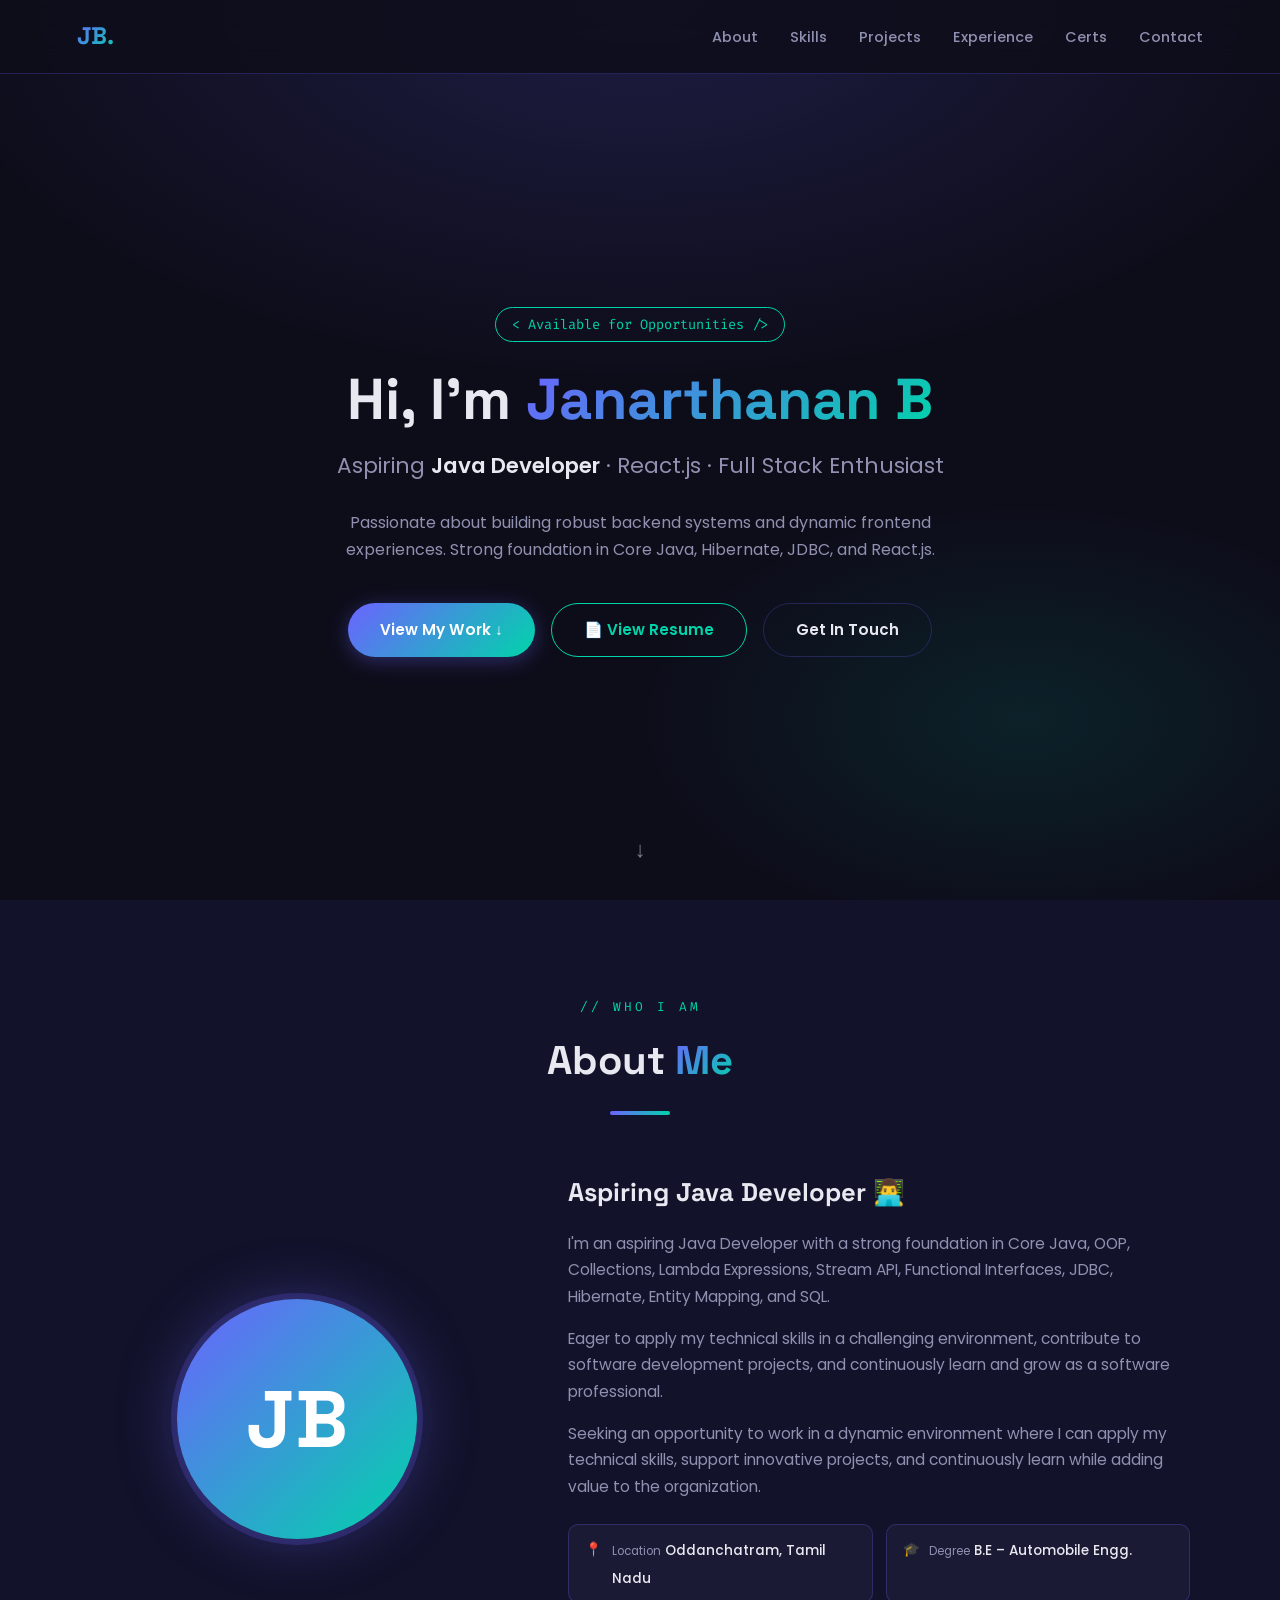
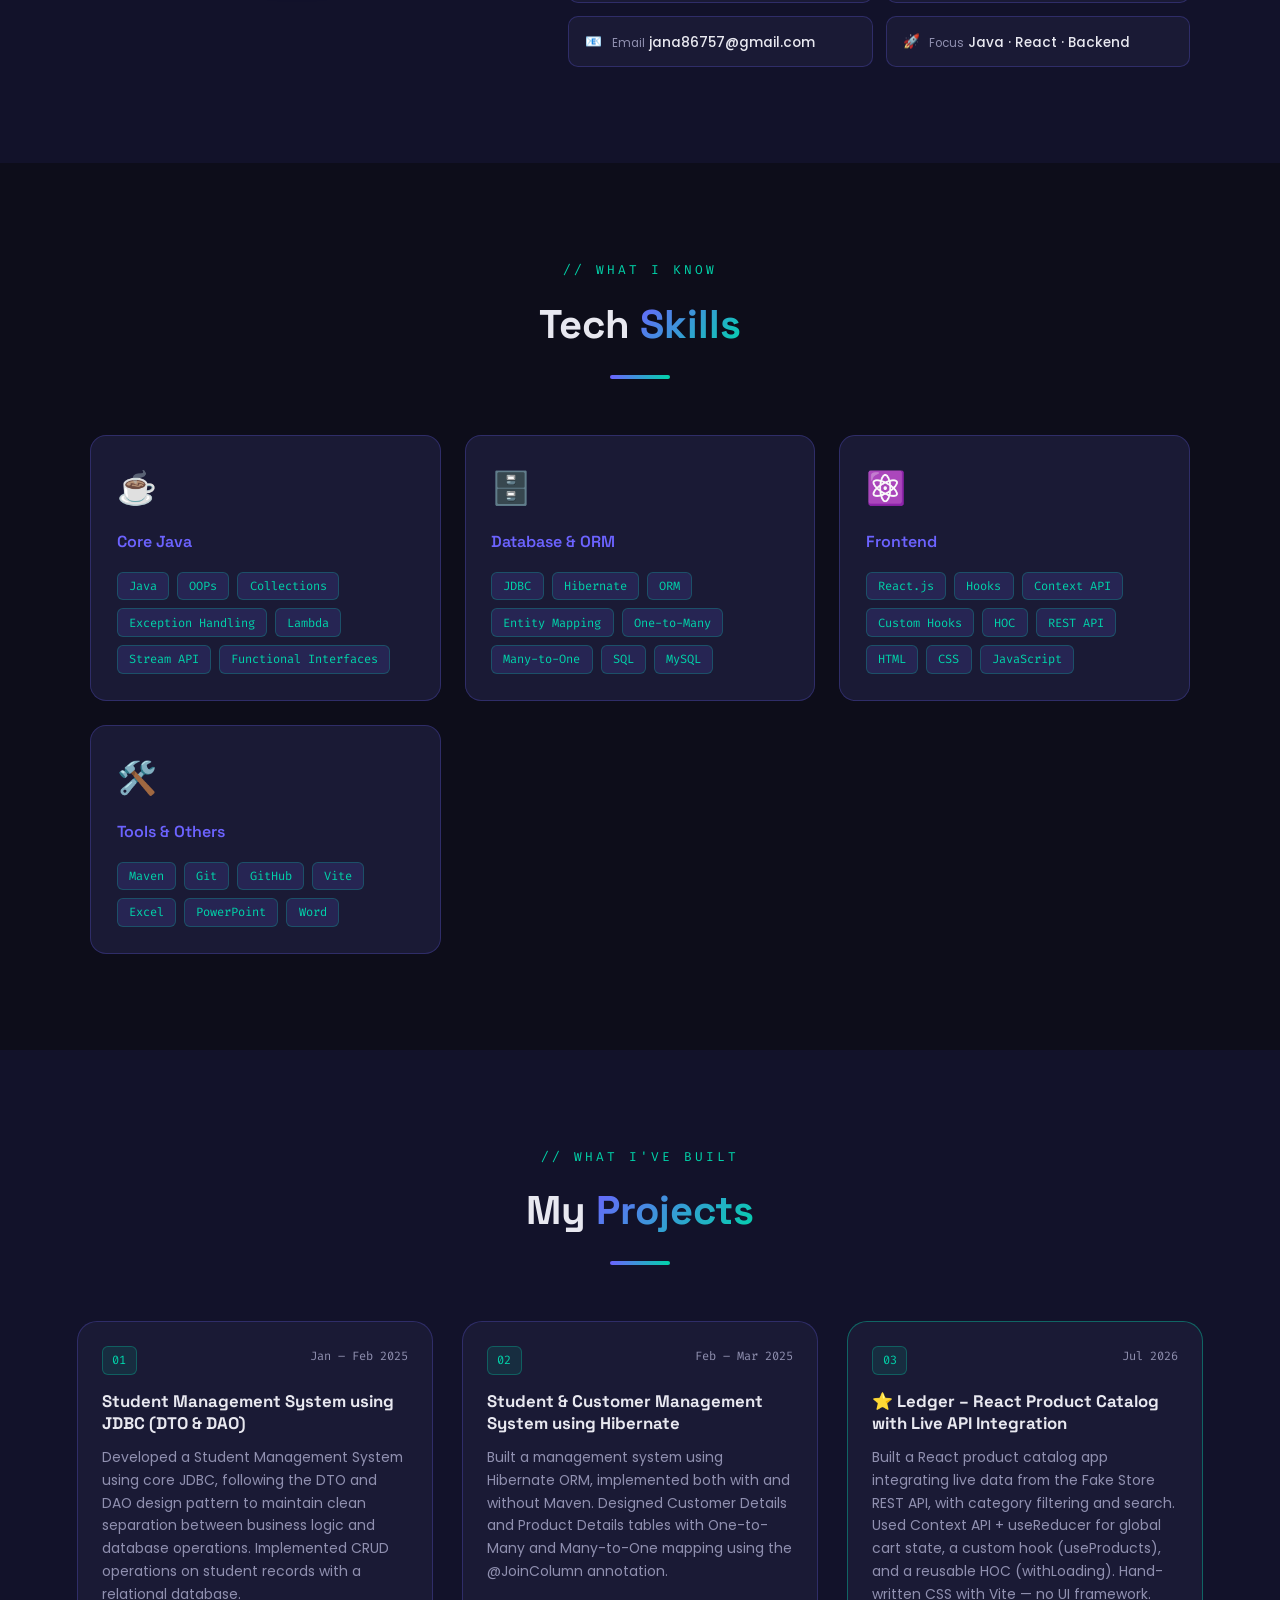
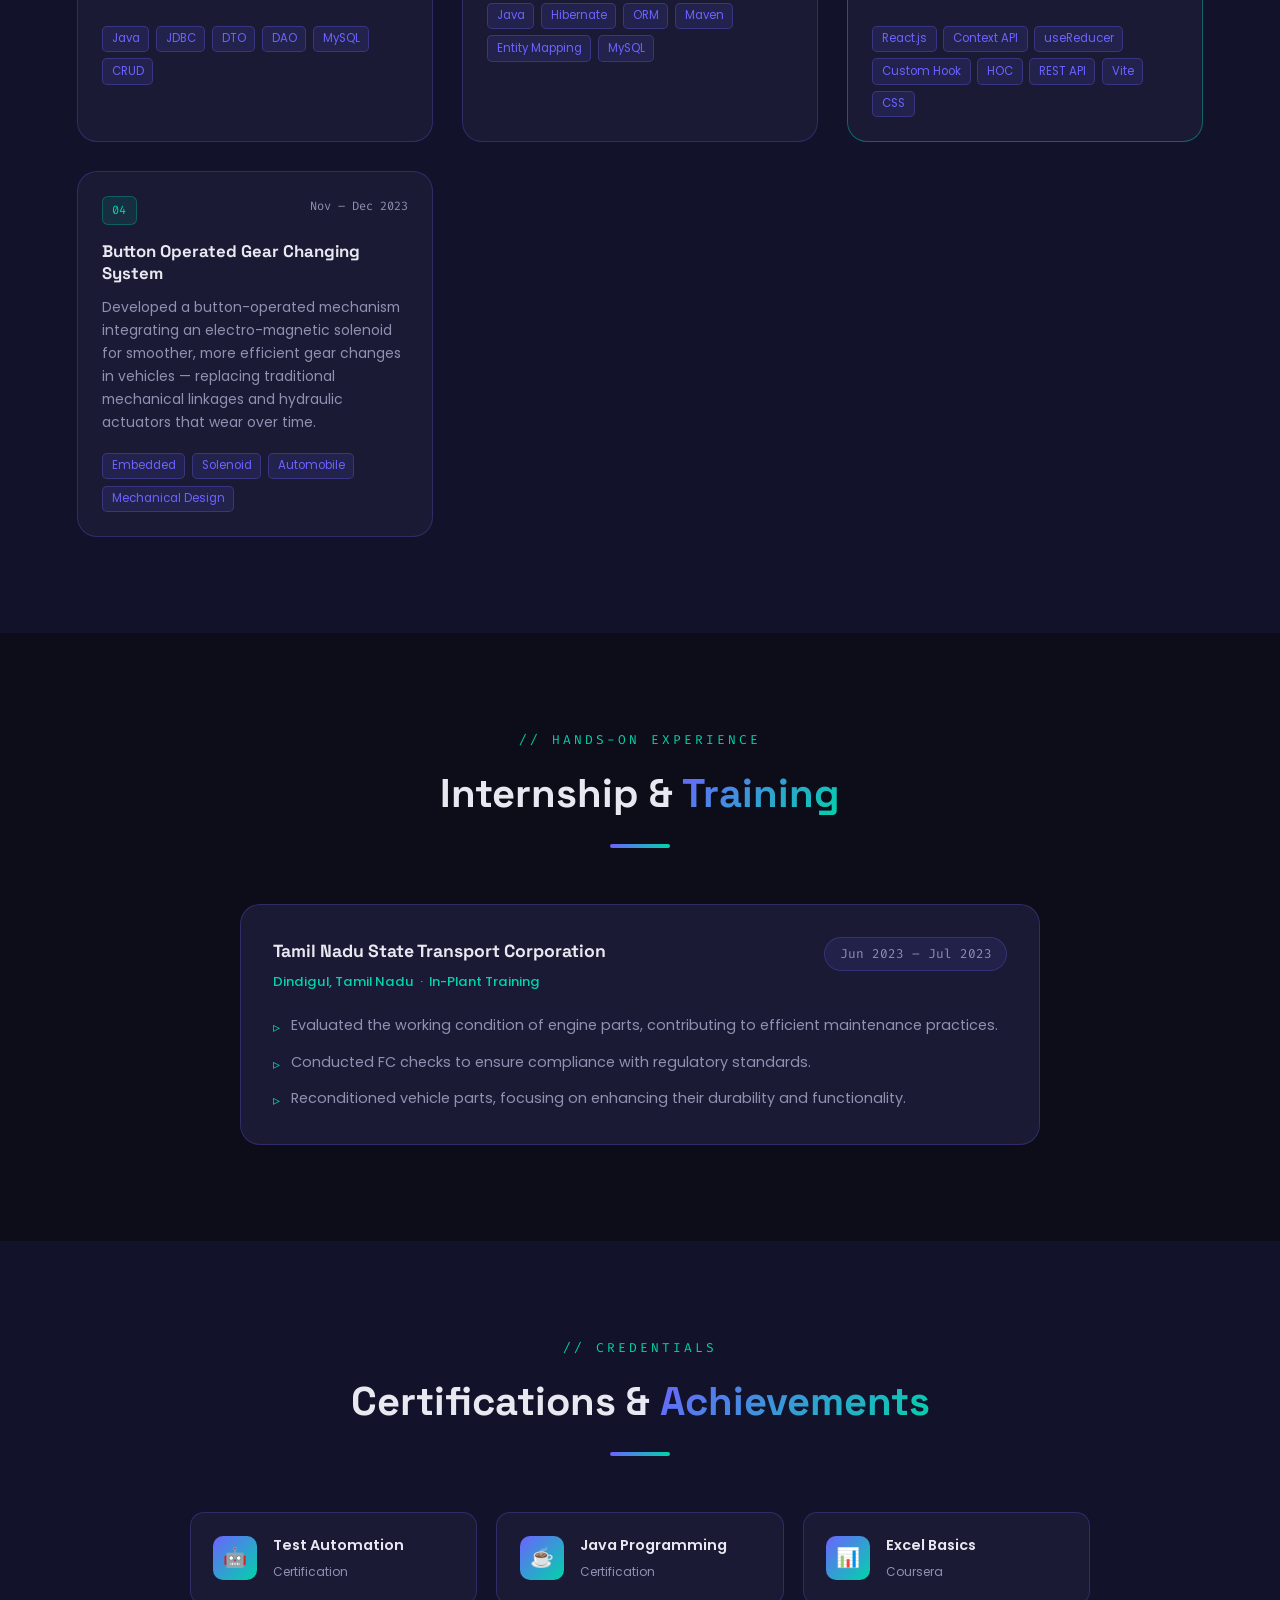
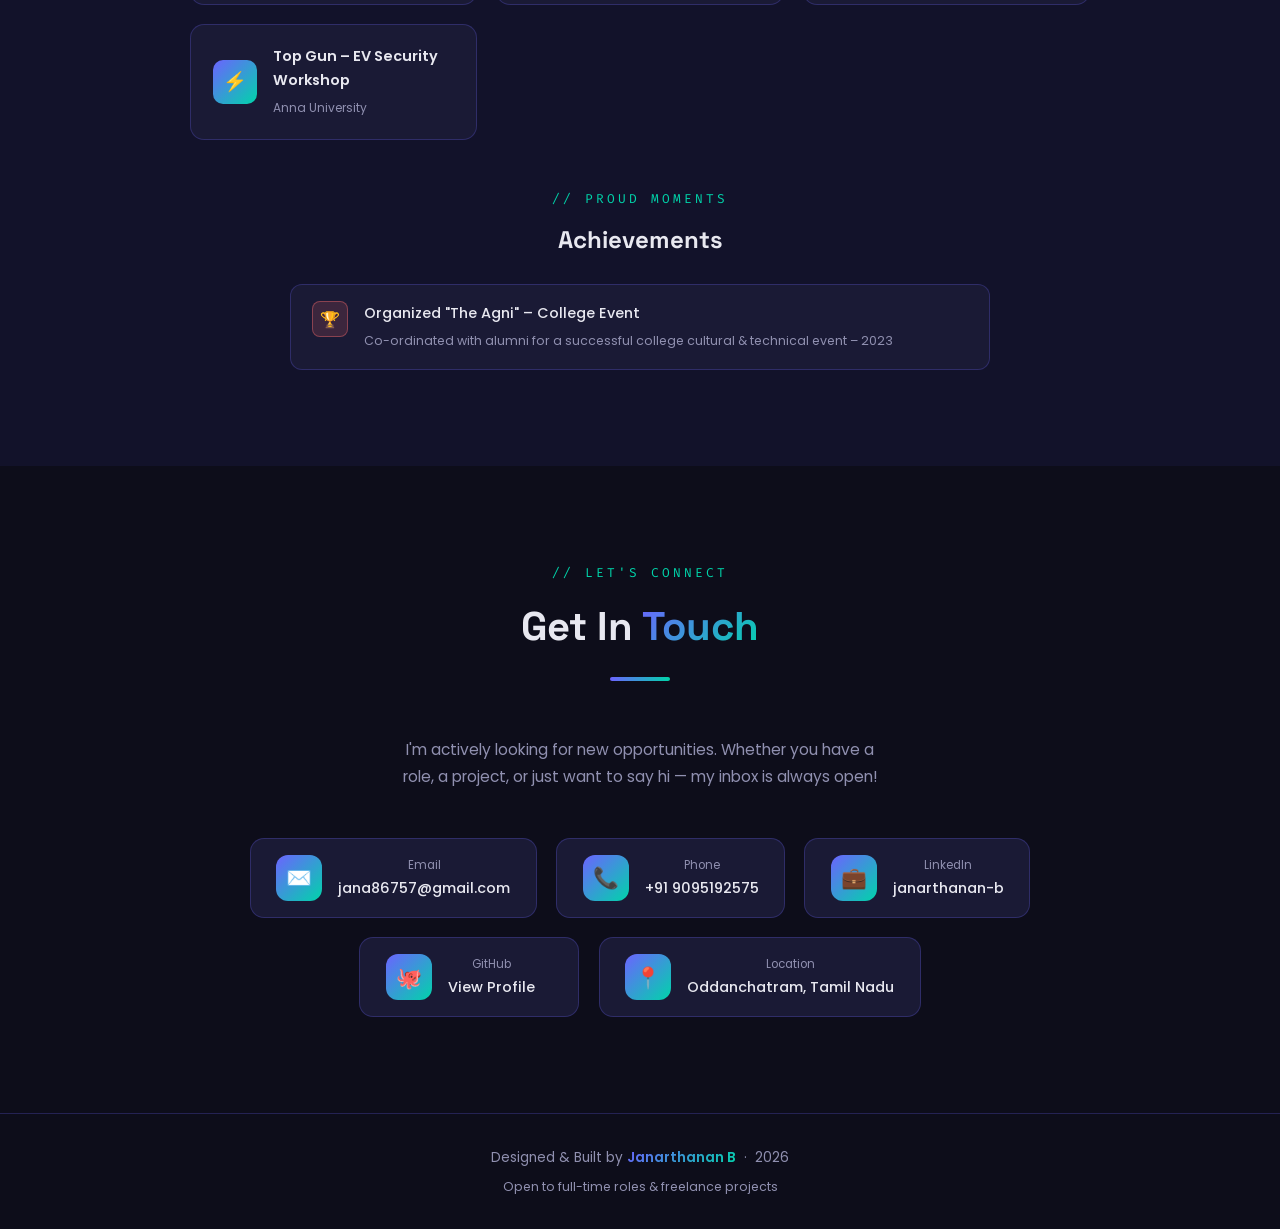
==== app.html @ acdf2e32 "Add View Resume button, remove Education section" ====
<!DOCTYPE html>
<html lang="en">
<head>
  <meta charset="UTF-8" />
  <meta name="viewport" content="width=device-width, initial-scale=1.0" />
  <title>Janarthanan B | Java Developer</title>

  <!-- Google Fonts -->
  <link rel="preconnect" href="https://fonts.googleapis.com" />
  <link rel="preconnect" href="https://fonts.gstatic.com" crossorigin />
  <link href="https://fonts.googleapis.com/css2?family=Poppins:wght@300;400;500;600;700;800&family=Space+Grotesk:wght@400;500;600;700&family=Fira+Code:wght@400;500&display=swap" rel="stylesheet" />

  <style>
    /* ─────────────────────────────────────────
       RESET & BASE
    ───────────────────────────────────────── */
    *, *::before, *::after { margin: 0; padding: 0; box-sizing: border-box; }

    :root {
      --primary:    #6c63ff;
      --primary-dk: #4b44cc;
      --accent:     #00d4aa;
      --accent2:    #ff6b6b;
      --dark:       #0d0d1a;
      --dark2:      #12122a;
      --card:       #1a1a35;
      --card-hover: #21213f;
      --text:       #e8e8f0;
      --muted:      #9090b0;
      --border:     rgba(108,99,255,0.25);
      --glow:       rgba(108,99,255,0.35);
      --glow-accent:rgba(0,212,170,0.3);
    }

    html { scroll-behavior: smooth; }

    body {
      font-family: 'Poppins', sans-serif;
      background: var(--dark);
      color: var(--text);
      line-height: 1.7;
      overflow-x: hidden;
    }

    /* ─────────────────────────────────────────
       SCROLLBAR
    ───────────────────────────────────────── */
    ::-webkit-scrollbar { width: 6px; }
    ::-webkit-scrollbar-track { background: var(--dark); }
    ::-webkit-scrollbar-thumb { background: var(--primary); border-radius: 3px; }

    /* ─────────────────────────────────────────
       PARTICLES BACKGROUND
    ───────────────────────────────────────── */
    #particles {
      position: fixed; inset: 0;
      pointer-events: none;
      z-index: 0;
      overflow: hidden;
    }
    .particle {
      position: absolute;
      width: 3px; height: 3px;
      background: var(--primary);
      border-radius: 50%;
      opacity: 0;
      animation: float-particle linear infinite;
    }
    @keyframes float-particle {
      0%   { transform: translateY(100vh) scale(0); opacity: 0; }
      10%  { opacity: 0.6; }
      90%  { opacity: 0.3; }
      100% { transform: translateY(-10vh) scale(1); opacity: 0; }
    }

    /* ─────────────────────────────────────────
       NAV
    ───────────────────────────────────────── */
    nav {
      position: fixed; top: 0; left: 0; right: 0;
      z-index: 1000;
      display: flex; align-items: center; justify-content: space-between;
      padding: 1rem 6%;
      background: rgba(13,13,26,0.85);
      backdrop-filter: blur(14px);
      border-bottom: 1px solid var(--border);
      transition: all 0.3s ease;
    }
    nav.scrolled {
      padding: 0.6rem 6%;
      box-shadow: 0 4px 30px rgba(108,99,255,0.15);
    }
    .nav-logo {
      font-family: 'Space Grotesk', sans-serif;
      font-size: 1.5rem; font-weight: 700;
      background: linear-gradient(135deg, var(--primary), var(--accent));
      -webkit-background-clip: text; -webkit-text-fill-color: transparent;
      letter-spacing: -0.5px;
    }
    .nav-links { display: flex; gap: 2rem; list-style: none; }
    .nav-links a {
      font-size: 0.9rem; font-weight: 500;
      color: var(--muted); text-decoration: none;
      position: relative; padding-bottom: 4px;
      transition: color 0.3s;
    }
    .nav-links a::after {
      content: '';
      position: absolute; bottom: 0; left: 0;
      width: 0; height: 2px;
      background: linear-gradient(90deg, var(--primary), var(--accent));
      border-radius: 2px;
      transition: width 0.3s ease;
    }
    .nav-links a:hover { color: var(--text); }
    .nav-links a:hover::after { width: 100%; }

    /* ─────────────────────────────────────────
       HERO
    ───────────────────────────────────────── */
    #hero {
      position: relative; z-index: 1;
      min-height: 100vh;
      display: flex; align-items: center; justify-content: center;
      text-align: center;
      padding: 8rem 6% 4rem;
      background:
        radial-gradient(ellipse 80% 60% at 50% 0%, rgba(108,99,255,0.18) 0%, transparent 70%),
        radial-gradient(ellipse 50% 40% at 80% 80%, rgba(0,212,170,0.1) 0%, transparent 60%),
        var(--dark);
    }
    .hero-content { max-width: 800px; }
    .hero-tag {
      display: inline-block;
      font-family: 'Fira Code', monospace;
      font-size: 0.85rem; color: var(--accent);
      border: 1px solid var(--accent);
      border-radius: 30px; padding: 0.3rem 1rem;
      margin-bottom: 1.5rem;
      animation: fadeDown 0.8s ease both;
    }
    .hero-name {
      font-family: 'Space Grotesk', sans-serif;
      font-size: clamp(1.6rem, 4.5vw, 4rem);
      font-weight: 700; line-height: 1.15;
      margin-bottom: 1rem;
      white-space: nowrap;
      animation: fadeUp 0.9s ease 0.2s both;
    }
    @media (max-width: 600px) {
      .hero-name { white-space: normal; font-size: clamp(1.8rem, 7vw, 2.8rem); }
    }
    .hero-name span {
      background: linear-gradient(135deg, var(--primary), var(--accent));
      -webkit-background-clip: text; -webkit-text-fill-color: transparent;
    }
    .hero-title {
      font-size: clamp(1rem, 2.5vw, 1.35rem);
      font-weight: 400; color: var(--muted);
      margin-bottom: 1.5rem;
      animation: fadeUp 0.9s ease 0.35s both;
    }
    .hero-title b { color: var(--text); font-weight: 600; }
    .hero-desc {
      font-size: 1rem; color: var(--muted);
      max-width: 600px; margin: 0 auto 2.5rem;
      animation: fadeUp 0.9s ease 0.5s both;
    }
    .hero-btns {
      display: flex; gap: 1rem; justify-content: center; flex-wrap: wrap;
      animation: fadeUp 0.9s ease 0.65s both;
    }
    .btn {
      display: inline-flex; align-items: center; gap: 0.5rem;
      padding: 0.8rem 2rem;
      border-radius: 50px; font-weight: 600; font-size: 0.95rem;
      cursor: pointer; text-decoration: none;
      transition: all 0.3s ease;
      border: none;
    }
    .btn-primary {
      background: linear-gradient(135deg, var(--primary), var(--accent));
      color: #fff;
      box-shadow: 0 4px 20px var(--glow);
    }
    .btn-primary:hover {
      transform: translateY(-3px);
      box-shadow: 0 8px 30px rgba(108,99,255,0.55);
    }
    .btn-outline {
      background: transparent;
      color: var(--text);
      border: 1.5px solid var(--border);
    }
    .btn-outline:hover {
      border-color: var(--primary);
      background: rgba(108,99,255,0.12);
      transform: translateY(-3px);
    }
    .btn-resume {
      background: transparent;
      color: var(--accent);
      border: 1.5px solid var(--accent);
    }
    .btn-resume:hover {
      background: rgba(0,212,170,0.12);
      border-color: var(--accent);
      box-shadow: 0 8px 25px var(--glow-accent);
      transform: translateY(-3px);
    }
    .hero-scroll {
      position: absolute; bottom: 2rem; left: 50%;
      transform: translateX(-50%);
      animation: bounce 2s infinite;
      opacity: 0.5; font-size: 1.4rem;
    }
    @keyframes bounce {
      0%,100% { transform: translateX(-50%) translateY(0); }
      50%      { transform: translateX(-50%) translateY(10px); }
    }

    /* ─────────────────────────────────────────
       SECTION COMMONS
    ───────────────────────────────────────── */
    section {
      position: relative; z-index: 1;
      padding: 6rem 6%;
    }
    section:nth-child(even) { background: var(--dark2); }

    .section-header {
      text-align: center;
      margin-bottom: 3.5rem;
    }
    .section-label {
      font-family: 'Fira Code', monospace;
      font-size: 0.8rem; color: var(--accent);
      letter-spacing: 3px; text-transform: uppercase;
      margin-bottom: 0.6rem;
    }
    .section-title {
      font-family: 'Space Grotesk', sans-serif;
      font-size: clamp(1.8rem, 3.5vw, 2.5rem);
      font-weight: 700;
    }
    .section-title span {
      background: linear-gradient(135deg, var(--primary), var(--accent));
      -webkit-background-clip: text; -webkit-text-fill-color: transparent;
    }
    .section-line {
      width: 60px; height: 4px;
      background: linear-gradient(90deg, var(--primary), var(--accent));
      border-radius: 2px; margin: 1rem auto 0;
    }

    /* ─────────────────────────────────────────
       ABOUT
    ───────────────────────────────────────── */
    .about-grid {
      display: grid;
      grid-template-columns: 1fr 1.5fr;
      gap: 4rem; align-items: center;
      max-width: 1100px; margin: 0 auto;
    }
    .about-avatar-wrap {
      display: flex; justify-content: center;
    }
    .about-avatar {
      width: 240px; height: 240px;
      border-radius: 50%;
      background: linear-gradient(135deg, var(--primary), var(--accent));
      display: flex; align-items: center; justify-content: center;
      font-size: 5rem; font-weight: 700;
      color: #fff; font-family: 'Space Grotesk', sans-serif;
      box-shadow: 0 0 0 6px rgba(108,99,255,0.2), 0 0 60px var(--glow);
      transition: transform 0.4s ease, box-shadow 0.4s ease;
    }
    .about-avatar:hover {
      transform: scale(1.06) rotate(3deg);
      box-shadow: 0 0 0 8px rgba(0,212,170,0.3), 0 0 80px var(--glow-accent);
    }
    .about-text h3 {
      font-family: 'Space Grotesk', sans-serif;
      font-size: 1.6rem; font-weight: 700; margin-bottom: 1rem;
    }
    .about-text p { color: var(--muted); margin-bottom: 1rem; font-size: 0.97rem; }
    .about-info {
      display: grid; grid-template-columns: 1fr 1fr;
      gap: 0.8rem; margin-top: 1.5rem;
    }
    .info-item {
      display: flex; align-items: flex-start; gap: 0.6rem;
      background: var(--card); border-radius: 10px; padding: 0.7rem 1rem;
      border: 1px solid var(--border);
      transition: border-color 0.3s, transform 0.3s;
    }
    .info-item:hover { border-color: var(--primary); transform: translateX(4px); }
    .info-icon { font-size: 1rem; margin-top: 2px; flex-shrink: 0; }
    .info-item small { font-size: 0.72rem; color: var(--muted); }
    .info-item span { font-size: 0.85rem; font-weight: 500; }

    /* ─────────────────────────────────────────
       SKILLS
    ───────────────────────────────────────── */
    .skills-grid {
      display: grid;
      grid-template-columns: repeat(auto-fit, minmax(270px, 1fr));
      gap: 1.5rem; max-width: 1100px; margin: 0 auto;
    }
    .skill-card {
      background: var(--card);
      border: 1px solid var(--border);
      border-radius: 16px; padding: 1.6rem;
      transition: transform 0.3s ease, border-color 0.3s, box-shadow 0.3s;
      cursor: default;
    }
    .skill-card:hover {
      transform: translateY(-6px);
      border-color: var(--primary);
      box-shadow: 0 12px 40px var(--glow);
    }
    .skill-card-icon {
      font-size: 2rem; margin-bottom: 0.8rem;
    }
    .skill-card h4 {
      font-family: 'Space Grotesk', sans-serif;
      font-size: 1rem; font-weight: 600;
      color: var(--primary); margin-bottom: 1rem;
    }
    .skill-tags { display: flex; flex-wrap: wrap; gap: 0.5rem; }
    .tag {
      font-family: 'Fira Code', monospace;
      font-size: 0.75rem;
      background: rgba(108,99,255,0.15);
      color: var(--accent);
      border: 1px solid rgba(0,212,170,0.25);
      border-radius: 6px; padding: 0.2rem 0.7rem;
      transition: background 0.3s, color 0.3s, transform 0.2s;
    }
    .tag:hover {
      background: var(--primary);
      color: #fff; border-color: var(--primary);
      transform: scale(1.08);
    }

    /* ─────────────────────────────────────────
       PROJECTS
    ───────────────────────────────────────── */
    .projects-grid {
      display: grid;
      grid-template-columns: repeat(auto-fit, minmax(300px, 1fr));
      gap: 1.8rem; max-width: 1200px; margin: 0 auto;
    }
    .project-card {
      background: var(--card);
      border: 1px solid var(--border);
      border-radius: 20px;
      overflow: hidden;
      transition: transform 0.35s ease, box-shadow 0.35s, border-color 0.3s;
      display: flex; flex-direction: column;
    }
    .project-card:hover {
      transform: translateY(-8px);
      box-shadow: 0 20px 50px rgba(108,99,255,0.2);
      border-color: var(--primary);
    }
    .project-header {
      padding: 1.5rem 1.5rem 0;
      display: flex; align-items: flex-start; justify-content: space-between; gap: 1rem;
    }
    .project-number {
      font-family: 'Fira Code', monospace;
      font-size: 0.75rem; color: var(--accent);
      background: rgba(0,212,170,0.1);
      border: 1px solid rgba(0,212,170,0.3);
      border-radius: 6px; padding: 0.2rem 0.6rem;
      flex-shrink: 0;
    }
    .project-period {
      font-size: 0.75rem; color: var(--muted);
      font-family: 'Fira Code', monospace;
    }
    .project-body { padding: 1rem 1.5rem 1.5rem; flex: 1; }
    .project-title {
      font-family: 'Space Grotesk', sans-serif;
      font-size: 1.05rem; font-weight: 700;
      margin-bottom: 0.7rem; line-height: 1.3;
    }
    .project-desc {
      font-size: 0.87rem; color: var(--muted); line-height: 1.65;
      margin-bottom: 1.2rem;
    }
    .project-tags { display: flex; flex-wrap: wrap; gap: 0.4rem; }
    .p-tag {
      font-size: 0.72rem;
      background: rgba(108,99,255,0.12);
      color: var(--primary);
      border: 1px solid rgba(108,99,255,0.3);
      border-radius: 5px; padding: 0.15rem 0.55rem;
      transition: background 0.2s;
    }
    .p-tag:hover { background: rgba(108,99,255,0.3); }

    /* Featured badge */
    .project-card.featured { border-color: rgba(0,212,170,0.4); }
    .project-card.featured .project-title::before {
      content: '⭐ ';
    }

    /* ─────────────────────────────────────────
       EDUCATION
    ───────────────────────────────────────── */
    .timeline {
      max-width: 800px; margin: 0 auto;
      position: relative;
    }
    .timeline::before {
      content: '';
      position: absolute; left: 20px; top: 0; bottom: 0;
      width: 2px;
      background: linear-gradient(180deg, var(--primary), var(--accent));
      border-radius: 2px;
    }
    .timeline-item {
      padding-left: 60px; margin-bottom: 2.5rem;
      position: relative;
    }
    .timeline-dot {
      position: absolute; left: 10px; top: 8px;
      width: 22px; height: 22px;
      border-radius: 50%;
      background: linear-gradient(135deg, var(--primary), var(--accent));
      box-shadow: 0 0 0 4px rgba(108,99,255,0.2);
      display: flex; align-items: center; justify-content: center;
      font-size: 0.6rem; color: #fff;
      transition: transform 0.3s, box-shadow 0.3s;
    }
    .timeline-item:hover .timeline-dot {
      transform: scale(1.3);
      box-shadow: 0 0 0 6px rgba(0,212,170,0.3);
    }
    .timeline-card {
      background: var(--card);
      border: 1px solid var(--border);
      border-radius: 14px; padding: 1.3rem 1.5rem;
      transition: transform 0.3s, border-color 0.3s, box-shadow 0.3s;
    }
    .timeline-item:hover .timeline-card {
      transform: translateX(6px);
      border-color: var(--primary);
      box-shadow: 0 8px 30px var(--glow);
    }
    .timeline-card h4 {
      font-family: 'Space Grotesk', sans-serif;
      font-size: 1rem; font-weight: 700; margin-bottom: 0.3rem;
    }
    .timeline-card .inst {
      font-size: 0.88rem; color: var(--accent); font-weight: 500;
    }
    .timeline-card .period {
      font-size: 0.78rem; color: var(--muted);
      font-family: 'Fira Code', monospace; margin-top: 0.3rem;
    }
    .timeline-card .detail {
      font-size: 0.83rem; color: var(--muted); margin-top: 0.4rem;
    }
    .cgpa {
      display: inline-block;
      margin-top: 0.5rem;
      font-size: 0.8rem; font-weight: 600;
      color: var(--accent);
      background: rgba(0,212,170,0.1);
      border: 1px solid rgba(0,212,170,0.3);
      border-radius: 20px; padding: 0.2rem 0.8rem;
    }

    /* ─────────────────────────────────────────
       CERTIFICATIONS & ACHIEVEMENTS
    ───────────────────────────────────────── */
    .cert-grid {
      display: grid;
      grid-template-columns: repeat(auto-fit, minmax(230px, 1fr));
      gap: 1.2rem; max-width: 900px; margin: 0 auto;
    }
    .cert-card {
      background: var(--card);
      border: 1px solid var(--border);
      border-radius: 14px; padding: 1.2rem 1.4rem;
      display: flex; align-items: center; gap: 1rem;
      transition: transform 0.3s, border-color 0.3s, box-shadow 0.3s;
    }
    .cert-card:hover {
      transform: translateY(-5px);
      border-color: var(--accent);
      box-shadow: 0 10px 30px var(--glow-accent);
    }
    .cert-icon {
      width: 44px; height: 44px; flex-shrink: 0;
      border-radius: 10px;
      background: linear-gradient(135deg, var(--primary), var(--accent));
      display: flex; align-items: center; justify-content: center;
      font-size: 1.2rem;
    }
    .cert-card h4 { font-size: 0.9rem; font-weight: 600; }
    .cert-card small { font-size: 0.75rem; color: var(--muted); }

    .achieve-list {
      max-width: 700px; margin: 0 auto;
      display: flex; flex-direction: column; gap: 1rem;
    }
    .achieve-item {
      display: flex; align-items: flex-start; gap: 1rem;
      background: var(--card);
      border: 1px solid var(--border);
      border-radius: 12px; padding: 1rem 1.3rem;
      transition: transform 0.3s, border-color 0.3s;
    }
    .achieve-item:hover {
      transform: translateX(8px);
      border-color: var(--accent2);
    }
    .achieve-badge {
      width: 36px; height: 36px; flex-shrink: 0;
      border-radius: 8px;
      background: rgba(255,107,107,0.15);
      border: 1px solid rgba(255,107,107,0.4);
      display: flex; align-items: center; justify-content: center;
      font-size: 1rem;
    }
    .achieve-item p { font-size: 0.9rem; font-weight: 500; }
    .achieve-item small { font-size: 0.78rem; color: var(--muted); }

    /* ─────────────────────────────────────────
       INTERNSHIP
    ───────────────────────────────────────── */
    .intern-card {
      max-width: 800px; margin: 0 auto;
      background: var(--card);
      border: 1px solid var(--border);
      border-radius: 20px; padding: 2rem;
      transition: border-color 0.3s, box-shadow 0.3s;
    }
    .intern-card:hover {
      border-color: var(--accent);
      box-shadow: 0 12px 40px var(--glow-accent);
    }
    .intern-top {
      display: flex; align-items: flex-start;
      justify-content: space-between; gap: 1rem;
      flex-wrap: wrap; margin-bottom: 1.2rem;
    }
    .intern-org h3 {
      font-family: 'Space Grotesk', sans-serif;
      font-size: 1.1rem; font-weight: 700;
    }
    .intern-org span {
      font-size: 0.82rem; color: var(--accent); font-weight: 500;
    }
    .intern-period {
      font-family: 'Fira Code', monospace;
      font-size: 0.8rem; color: var(--muted);
      background: rgba(108,99,255,0.1);
      border: 1px solid var(--border);
      border-radius: 20px; padding: 0.3rem 0.9rem;
      white-space: nowrap;
    }
    .intern-points { list-style: none; display: flex; flex-direction: column; gap: 0.6rem; }
    .intern-points li {
      display: flex; align-items: flex-start; gap: 0.7rem;
      font-size: 0.9rem; color: var(--muted);
    }
    .intern-points li::before {
      content: '▹';
      color: var(--accent); flex-shrink: 0; margin-top: 2px;
    }

    /* ─────────────────────────────────────────
       CONTACT
    ───────────────────────────────────────── */
    #contact { text-align: center; }
    .contact-intro {
      max-width: 500px; margin: 0 auto 3rem;
      color: var(--muted); font-size: 0.97rem;
    }
    .contact-cards {
      display: flex; flex-wrap: wrap;
      gap: 1.2rem; justify-content: center;
      max-width: 900px; margin: 0 auto;
    }
    .contact-card {
      display: flex; align-items: center; gap: 1rem;
      background: var(--card);
      border: 1px solid var(--border);
      border-radius: 14px; padding: 1rem 1.6rem;
      text-decoration: none; color: var(--text);
      min-width: 220px;
      transition: transform 0.3s, border-color 0.3s, box-shadow 0.3s;
    }
    .contact-card:hover {
      transform: translateY(-5px);
      border-color: var(--primary);
      box-shadow: 0 10px 30px var(--glow);
    }
    .c-icon {
      width: 46px; height: 46px; flex-shrink: 0;
      border-radius: 12px;
      background: linear-gradient(135deg, var(--primary), var(--accent));
      display: flex; align-items: center; justify-content: center;
      font-size: 1.3rem;
    }
    .c-label { font-size: 0.72rem; color: var(--muted); }
    .c-value { font-size: 0.9rem; font-weight: 500; }

    /* ─────────────────────────────────────────
       FOOTER
    ───────────────────────────────────────── */
    footer {
      position: relative; z-index: 1;
      text-align: center;
      padding: 2rem 6%;
      border-top: 1px solid var(--border);
      color: var(--muted); font-size: 0.85rem;
    }
    footer span {
      background: linear-gradient(135deg, var(--primary), var(--accent));
      -webkit-background-clip: text; -webkit-text-fill-color: transparent;
      font-weight: 600;
    }

    /* ─────────────────────────────────────────
       ANIMATIONS
    ───────────────────────────────────────── */
    @keyframes fadeUp {
      from { opacity: 0; transform: translateY(30px); }
      to   { opacity: 1; transform: translateY(0); }
    }
    @keyframes fadeDown {
      from { opacity: 0; transform: translateY(-20px); }
      to   { opacity: 1; transform: translateY(0); }
    }

    .reveal {
      opacity: 0; transform: translateY(40px);
      transition: opacity 0.7s ease, transform 0.7s ease;
    }
    .reveal.visible {
      opacity: 1; transform: translateY(0);
    }

    /* ─────────────────────────────────────────
       RESPONSIVE
    ───────────────────────────────────────── */
    @media (max-width: 768px) {
      .about-grid { grid-template-columns: 1fr; gap: 2rem; }
      .about-info { grid-template-columns: 1fr; }
      .nav-links { display: none; }
      .timeline::before { left: 14px; }
      .timeline-dot { left: 4px; }
      .timeline-item { padding-left: 44px; }
      .hero-btns { flex-direction: column; align-items: center; }
    }
  </style>
</head>
<body>

<!-- Floating particles -->
<div id="particles"></div>

<!-- ─── NAV ─── -->
<nav id="navbar">
  <div class="nav-logo">JB.</div>
  <ul class="nav-links">
    <li><a href="#about">About</a></li>
    <li><a href="#skills">Skills</a></li>
    <li><a href="#projects">Projects</a></li>
    <li><a href="#internship">Experience</a></li>
    <li><a href="#certifications">Certs</a></li>
    <li><a href="#contact">Contact</a></li>
  </ul>
</nav>

<!-- ─── HERO ─── -->
<section id="hero">
  <div class="hero-content">
    <div class="hero-tag">&lt; Available for Opportunities /&gt;</div>
    <h1 class="hero-name">Hi, I'm <span>Janarthanan B</span></h1>
    <p class="hero-title">Aspiring <b>Java Developer</b> · React.js · Full Stack Enthusiast</p>
    <p class="hero-desc">
      Passionate about building robust backend systems and dynamic frontend experiences.
      Strong foundation in Core Java, Hibernate, JDBC, and React.js.
    </p>
    <div class="hero-btns">
      <a href="#projects" class="btn btn-primary">View My Work ↓</a>
      <a href="resume.pdf" target="_blank" rel="noopener" class="btn btn-resume">📄 View Resume</a>
      <a href="#contact" class="btn btn-outline">Get In Touch</a>
    </div>
  </div>
  <div class="hero-scroll">↓</div>
</section>

<!-- ─── ABOUT ─── -->
<section id="about">
  <div class="section-header reveal">
    <p class="section-label">// Who I Am</p>
    <h2 class="section-title">About <span>Me</span></h2>
    <div class="section-line"></div>
  </div>
  <div class="about-grid">
    <div class="about-avatar-wrap reveal">
      <div class="about-avatar">JB</div>
    </div>
    <div class="about-text reveal">
      <h3>Aspiring Java Developer 👨‍💻</h3>
      <p>
        I'm an aspiring Java Developer with a strong foundation in Core Java, OOP, Collections,
        Lambda Expressions, Stream API, Functional Interfaces, JDBC, Hibernate, Entity Mapping, and SQL.
      </p>
      <p>
        Eager to apply my technical skills in a challenging environment, contribute to software
        development projects, and continuously learn and grow as a software professional.
      </p>
      <p>
        Seeking an opportunity to work in a dynamic environment where I can apply my technical
        skills, support innovative projects, and continuously learn while adding value to the organization.
      </p>
      <div class="about-info">
        <div class="info-item">
          <span class="info-icon">📍</span>
          <div>
            <small>Location</small>
            <span>Oddanchatram, Tamil Nadu</span>
          </div>
        </div>
        <div class="info-item">
          <span class="info-icon">🎓</span>
          <div>
            <small>Degree</small>
            <span>B.E – Automobile Engg.</span>
          </div>
        </div>
        <div class="info-item">
          <span class="info-icon">📧</span>
          <div>
            <small>Email</small>
            <span>jana86757@gmail.com</span>
          </div>
        </div>
        <div class="info-item">
          <span class="info-icon">🚀</span>
          <div>
            <small>Focus</small>
            <span>Java · React · Backend</span>
          </div>
        </div>
      </div>
    </div>
  </div>
</section>

<!-- ─── SKILLS ─── -->
<section id="skills">
  <div class="section-header reveal">
    <p class="section-label">// What I Know</p>
    <h2 class="section-title">Tech <span>Skills</span></h2>
    <div class="section-line"></div>
  </div>
  <div class="skills-grid">
    <div class="skill-card reveal">
      <div class="skill-card-icon">☕</div>
      <h4>Core Java</h4>
      <div class="skill-tags">
        <span class="tag">Java</span>
        <span class="tag">OOPs</span>
        <span class="tag">Collections</span>
        <span class="tag">Exception Handling</span>
        <span class="tag">Lambda</span>
        <span class="tag">Stream API</span>
        <span class="tag">Functional Interfaces</span>
      </div>
    </div>
    <div class="skill-card reveal">
      <div class="skill-card-icon">🗄️</div>
      <h4>Database & ORM</h4>
      <div class="skill-tags">
        <span class="tag">JDBC</span>
        <span class="tag">Hibernate</span>
        <span class="tag">ORM</span>
        <span class="tag">Entity Mapping</span>
        <span class="tag">One-to-Many</span>
        <span class="tag">Many-to-One</span>
        <span class="tag">SQL</span>
        <span class="tag">MySQL</span>
      </div>
    </div>
    <div class="skill-card reveal">
      <div class="skill-card-icon">⚛️</div>
      <h4>Frontend</h4>
      <div class="skill-tags">
        <span class="tag">React.js</span>
        <span class="tag">Hooks</span>
        <span class="tag">Context API</span>
        <span class="tag">Custom Hooks</span>
        <span class="tag">HOC</span>
        <span class="tag">REST API</span>
        <span class="tag">HTML</span>
        <span class="tag">CSS</span>
        <span class="tag">JavaScript</span>
      </div>
    </div>
    <div class="skill-card reveal">
      <div class="skill-card-icon">🛠️</div>
      <h4>Tools & Others</h4>
      <div class="skill-tags">
        <span class="tag">Maven</span>
        <span class="tag">Git</span>
        <span class="tag">GitHub</span>
        <span class="tag">Vite</span>
        <span class="tag">Excel</span>
        <span class="tag">PowerPoint</span>
        <span class="tag">Word</span>
      </div>
    </div>
  </div>
</section>

<!-- ─── PROJECTS ─── -->
<section id="projects">
  <div class="section-header reveal">
    <p class="section-label">// What I've Built</p>
    <h2 class="section-title">My <span>Projects</span></h2>
    <div class="section-line"></div>
  </div>
  <div class="projects-grid">

    <!-- Project 1 -->
    <div class="project-card reveal">
      <div class="project-header">
        <span class="project-number">01</span>
        <span class="project-period">Jan – Feb 2025</span>
      </div>
      <div class="project-body">
        <h3 class="project-title">Student Management System using JDBC (DTO &amp; DAO)</h3>
        <p class="project-desc">
          Developed a Student Management System using core JDBC, following the DTO and DAO design
          pattern to maintain clean separation between business logic and database operations.
          Implemented CRUD operations on student records with a relational database.
        </p>
        <div class="project-tags">
          <span class="p-tag">Java</span>
          <span class="p-tag">JDBC</span>
          <span class="p-tag">DTO</span>
          <span class="p-tag">DAO</span>
          <span class="p-tag">MySQL</span>
          <span class="p-tag">CRUD</span>
        </div>
      </div>
    </div>

    <!-- Project 2 -->
    <div class="project-card reveal">
      <div class="project-header">
        <span class="project-number">02</span>
        <span class="project-period">Feb – Mar 2025</span>
      </div>
      <div class="project-body">
        <h3 class="project-title">Student &amp; Customer Management System using Hibernate</h3>
        <p class="project-desc">
          Built a management system using Hibernate ORM, implemented both with and without Maven.
          Designed Customer Details and Product Details tables with One-to-Many and Many-to-One
          mapping using the @JoinColumn annotation.
        </p>
        <div class="project-tags">
          <span class="p-tag">Java</span>
          <span class="p-tag">Hibernate</span>
          <span class="p-tag">ORM</span>
          <span class="p-tag">Maven</span>
          <span class="p-tag">Entity Mapping</span>
          <span class="p-tag">MySQL</span>
        </div>
      </div>
    </div>

    <!-- Project 3 – Featured -->
    <div class="project-card featured reveal">
      <div class="project-header">
        <span class="project-number">03</span>
        <span class="project-period">Jul 2026</span>
      </div>
      <div class="project-body">
        <h3 class="project-title">Ledger – React Product Catalog with Live API Integration</h3>
        <p class="project-desc">
          Built a React product catalog app integrating live data from the Fake Store REST API,
          with category filtering and search. Used Context API + useReducer for global cart state,
          a custom hook (useProducts), and a reusable HOC (withLoading). Hand-written CSS with Vite —
          no UI framework.
        </p>
        <div class="project-tags">
          <span class="p-tag">React.js</span>
          <span class="p-tag">Context API</span>
          <span class="p-tag">useReducer</span>
          <span class="p-tag">Custom Hook</span>
          <span class="p-tag">HOC</span>
          <span class="p-tag">REST API</span>
          <span class="p-tag">Vite</span>
          <span class="p-tag">CSS</span>
        </div>
      </div>
    </div>

    <!-- Project 4 -->
    <div class="project-card reveal">
      <div class="project-header">
        <span class="project-number">04</span>
        <span class="project-period">Nov – Dec 2023</span>
      </div>
      <div class="project-body">
        <h3 class="project-title">Button Operated Gear Changing System</h3>
        <p class="project-desc">
          Developed a button-operated mechanism integrating an electro-magnetic solenoid for
          smoother, more efficient gear changes in vehicles — replacing traditional mechanical
          linkages and hydraulic actuators that wear over time.
        </p>
        <div class="project-tags">
          <span class="p-tag">Embedded</span>
          <span class="p-tag">Solenoid</span>
          <span class="p-tag">Automobile</span>
          <span class="p-tag">Mechanical Design</span>
        </div>
      </div>
    </div>

  </div>
</section>

<!-- ─── INTERNSHIP ─── -->
<section id="internship">
  <div class="section-header reveal">
    <p class="section-label">// Hands-On Experience</p>
    <h2 class="section-title">Internship &amp; <span>Training</span></h2>
    <div class="section-line"></div>
  </div>
  <div class="intern-card reveal">
    <div class="intern-top">
      <div class="intern-org">
        <h3>Tamil Nadu State Transport Corporation</h3>
        <span>Dindigul, Tamil Nadu &nbsp;·&nbsp; In-Plant Training</span>
      </div>
      <span class="intern-period">Jun 2023 – Jul 2023</span>
    </div>
    <ul class="intern-points">
      <li>Evaluated the working condition of engine parts, contributing to efficient maintenance practices.</li>
      <li>Conducted FC checks to ensure compliance with regulatory standards.</li>
      <li>Reconditioned vehicle parts, focusing on enhancing their durability and functionality.</li>
    </ul>
  </div>
</section>

<!-- ─── CERTIFICATIONS ─── -->
<section id="certifications">
  <div class="section-header reveal">
    <p class="section-label">// Credentials</p>
    <h2 class="section-title">Certifications &amp; <span>Achievements</span></h2>
    <div class="section-line"></div>
  </div>

  <div class="cert-grid" style="margin-bottom: 3rem;">
    <div class="cert-card reveal">
      <div class="cert-icon">🤖</div>
      <div>
        <h4>Test Automation</h4>
        <small>Certification</small>
      </div>
    </div>
    <div class="cert-card reveal">
      <div class="cert-icon">☕</div>
      <div>
        <h4>Java Programming</h4>
        <small>Certification</small>
      </div>
    </div>
    <div class="cert-card reveal">
      <div class="cert-icon">📊</div>
      <div>
        <h4>Excel Basics</h4>
        <small>Coursera</small>
      </div>
    </div>
    <div class="cert-card reveal">
      <div class="cert-icon">⚡</div>
      <div>
        <h4>Top Gun – EV Security Workshop</h4>
        <small>Anna University</small>
      </div>
    </div>
  </div>

  <div class="section-header reveal" style="margin-top: 1rem; margin-bottom: 1.5rem;">
    <p class="section-label">// Proud Moments</p>
    <h2 class="section-title" style="font-size:1.5rem;">Achievements</h2>
  </div>
  <div class="achieve-list">
    <div class="achieve-item reveal">
      <div class="achieve-badge">🏆</div>
      <div>
        <p>Organized "The Agni" – College Event</p>
        <small>Co-ordinated with alumni for a successful college cultural &amp; technical event – 2023</small>
      </div>
    </div>
  </div>
</section>

<!-- ─── CONTACT ─── -->
<section id="contact">
  <div class="section-header reveal">
    <p class="section-label">// Let's Connect</p>
    <h2 class="section-title">Get In <span>Touch</span></h2>
    <div class="section-line"></div>
  </div>
  <p class="contact-intro reveal">
    I'm actively looking for new opportunities. Whether you have a role, a project,
    or just want to say hi — my inbox is always open!
  </p>
  <div class="contact-cards">
    <a href="mailto:jana86757@gmail.com" class="contact-card reveal">
      <div class="c-icon">✉️</div>
      <div>
        <div class="c-label">Email</div>
        <div class="c-value">jana86757@gmail.com</div>
      </div>
    </a>
    <a href="tel:+919095192575" class="contact-card reveal">
      <div class="c-icon">📞</div>
      <div>
        <div class="c-label">Phone</div>
        <div class="c-value">+91 9095192575</div>
      </div>
    </a>
    <a href="https://www.linkedin.com/in/--janarthanan--b-/" target="_blank" rel="noopener" class="contact-card reveal">
      <div class="c-icon">💼</div>
      <div>
        <div class="c-label">LinkedIn</div>
        <div class="c-value">janarthanan-b</div>
      </div>
    </a>
    <a href="https://github.com" target="_blank" rel="noopener" class="contact-card reveal">
      <div class="c-icon">🐙</div>
      <div>
        <div class="c-label">GitHub</div>
        <div class="c-value">View Profile</div>
      </div>
    </a>
    <div class="contact-card reveal" style="cursor:default;">
      <div class="c-icon">📍</div>
      <div>
        <div class="c-label">Location</div>
        <div class="c-value">Oddanchatram, Tamil Nadu</div>
      </div>
    </div>
  </div>
</section>

<!-- ─── FOOTER ─── -->
<footer>
  <p>Designed &amp; Built by <span>Janarthanan B</span> &nbsp;·&nbsp; 2026</p>
  <p style="margin-top:0.4rem; font-size:0.78rem;">
    Open to full-time roles &amp; freelance projects
  </p>
</footer>

<!-- ─── SCRIPTS ─── -->
<script>
  /* ── Navbar scroll effect ── */
  const navbar = document.getElementById('navbar');
  window.addEventListener('scroll', () => {
    navbar.classList.toggle('scrolled', window.scrollY > 60);
  });

  /* ── Scroll reveal ── */
  const observer = new IntersectionObserver((entries) => {
    entries.forEach(e => {
      if (e.isIntersecting) {
        e.target.classList.add('visible');
        observer.unobserve(e.target);
      }
    });
  }, { threshold: 0.12 });

  document.querySelectorAll('.reveal').forEach(el => observer.observe(el));

  /* ── Floating particles ── */
  const container = document.getElementById('particles');
  const colors = ['#6c63ff', '#00d4aa', '#ff6b6b', '#a78bfa'];
  for (let i = 0; i < 35; i++) {
    const p = document.createElement('div');
    p.className = 'particle';
    p.style.cssText = `
      left: ${Math.random() * 100}%;
      width: ${Math.random() * 4 + 2}px;
      height: ${Math.random() * 4 + 2}px;
      background: ${colors[Math.floor(Math.random() * colors.length)]};
      animation-duration: ${Math.random() * 15 + 10}s;
      animation-delay: ${Math.random() * 10}s;
    `;
    container.appendChild(p);
  }

  /* ── Active nav link highlight ── */
  const sections = document.querySelectorAll('section[id]');
  const navLinks = document.querySelectorAll('.nav-links a');
  window.addEventListener('scroll', () => {
    let current = '';
    sections.forEach(sec => {
      if (window.scrollY >= sec.offsetTop - 120) current = sec.getAttribute('id');
    });
    navLinks.forEach(a => {
      a.style.color = a.getAttribute('href') === `#${current}` ? 'var(--accent)' : '';
    });
  });
</script>

</body>
</html>
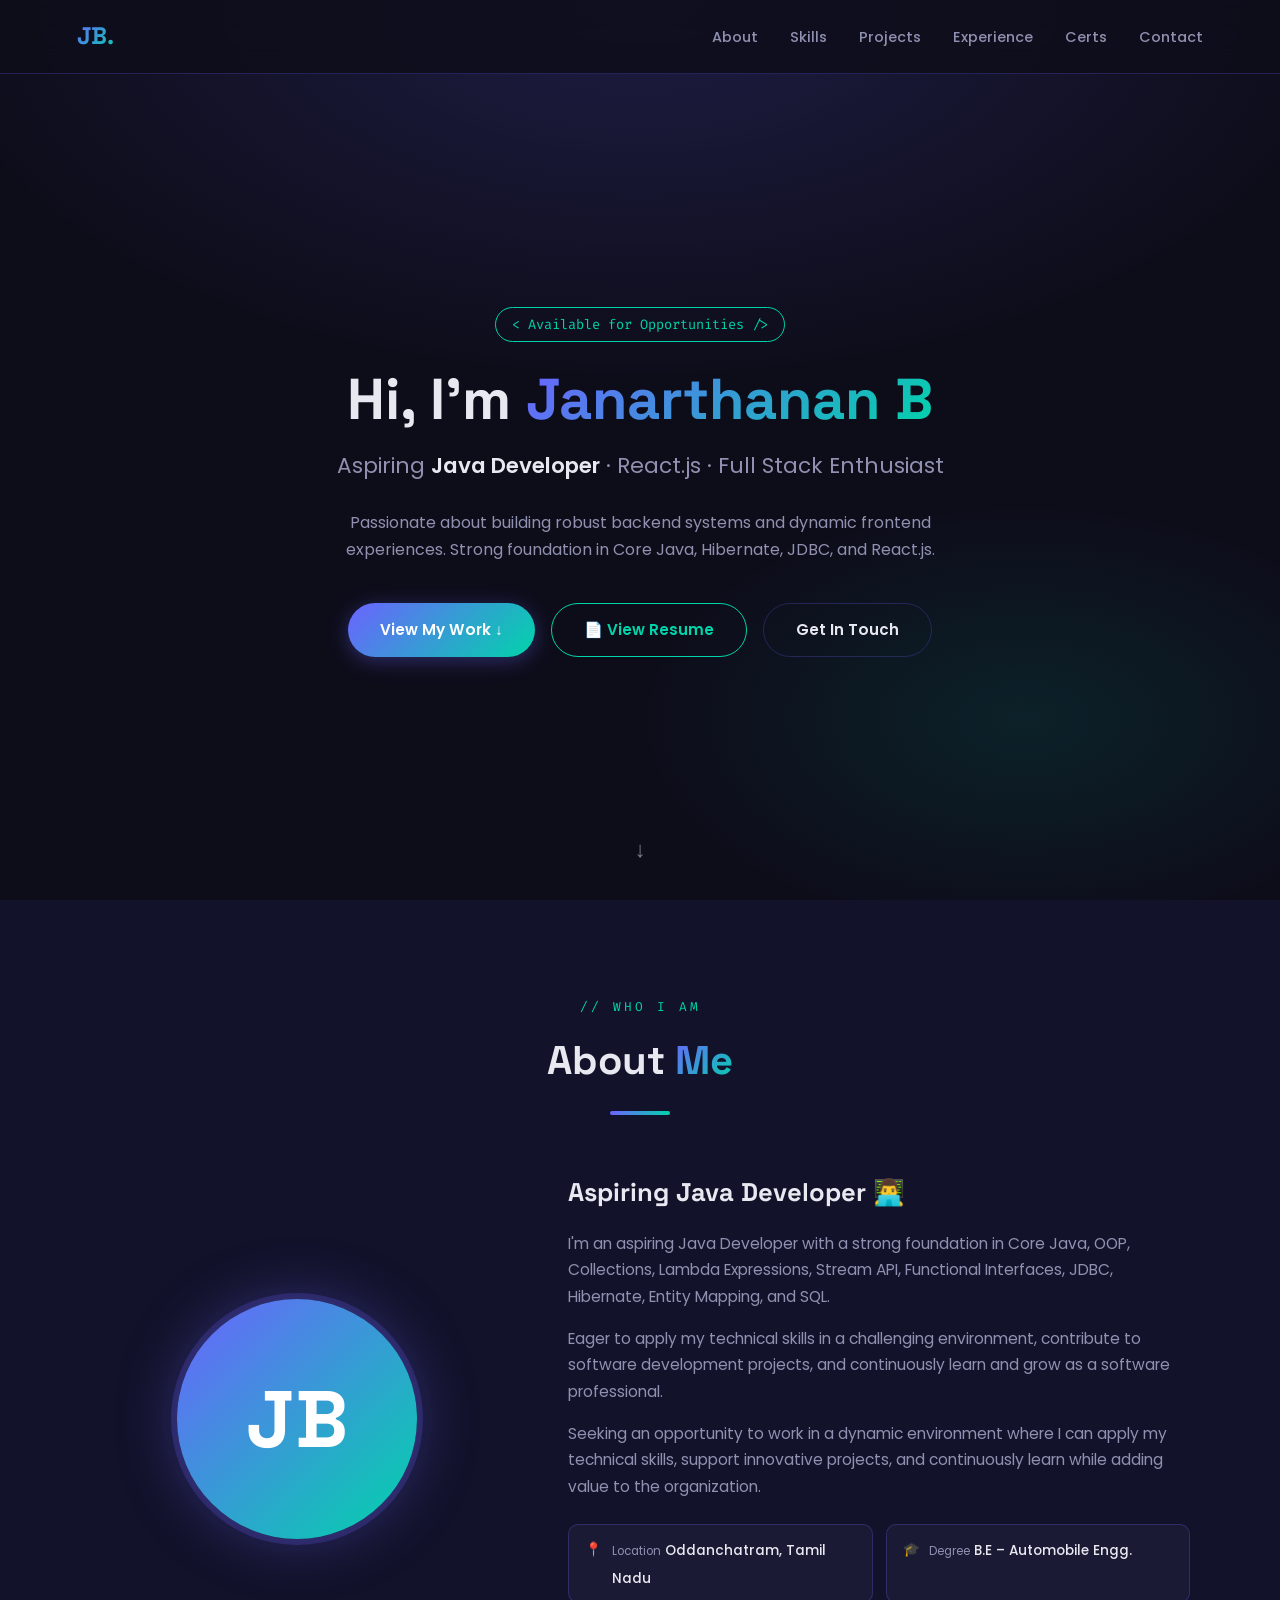
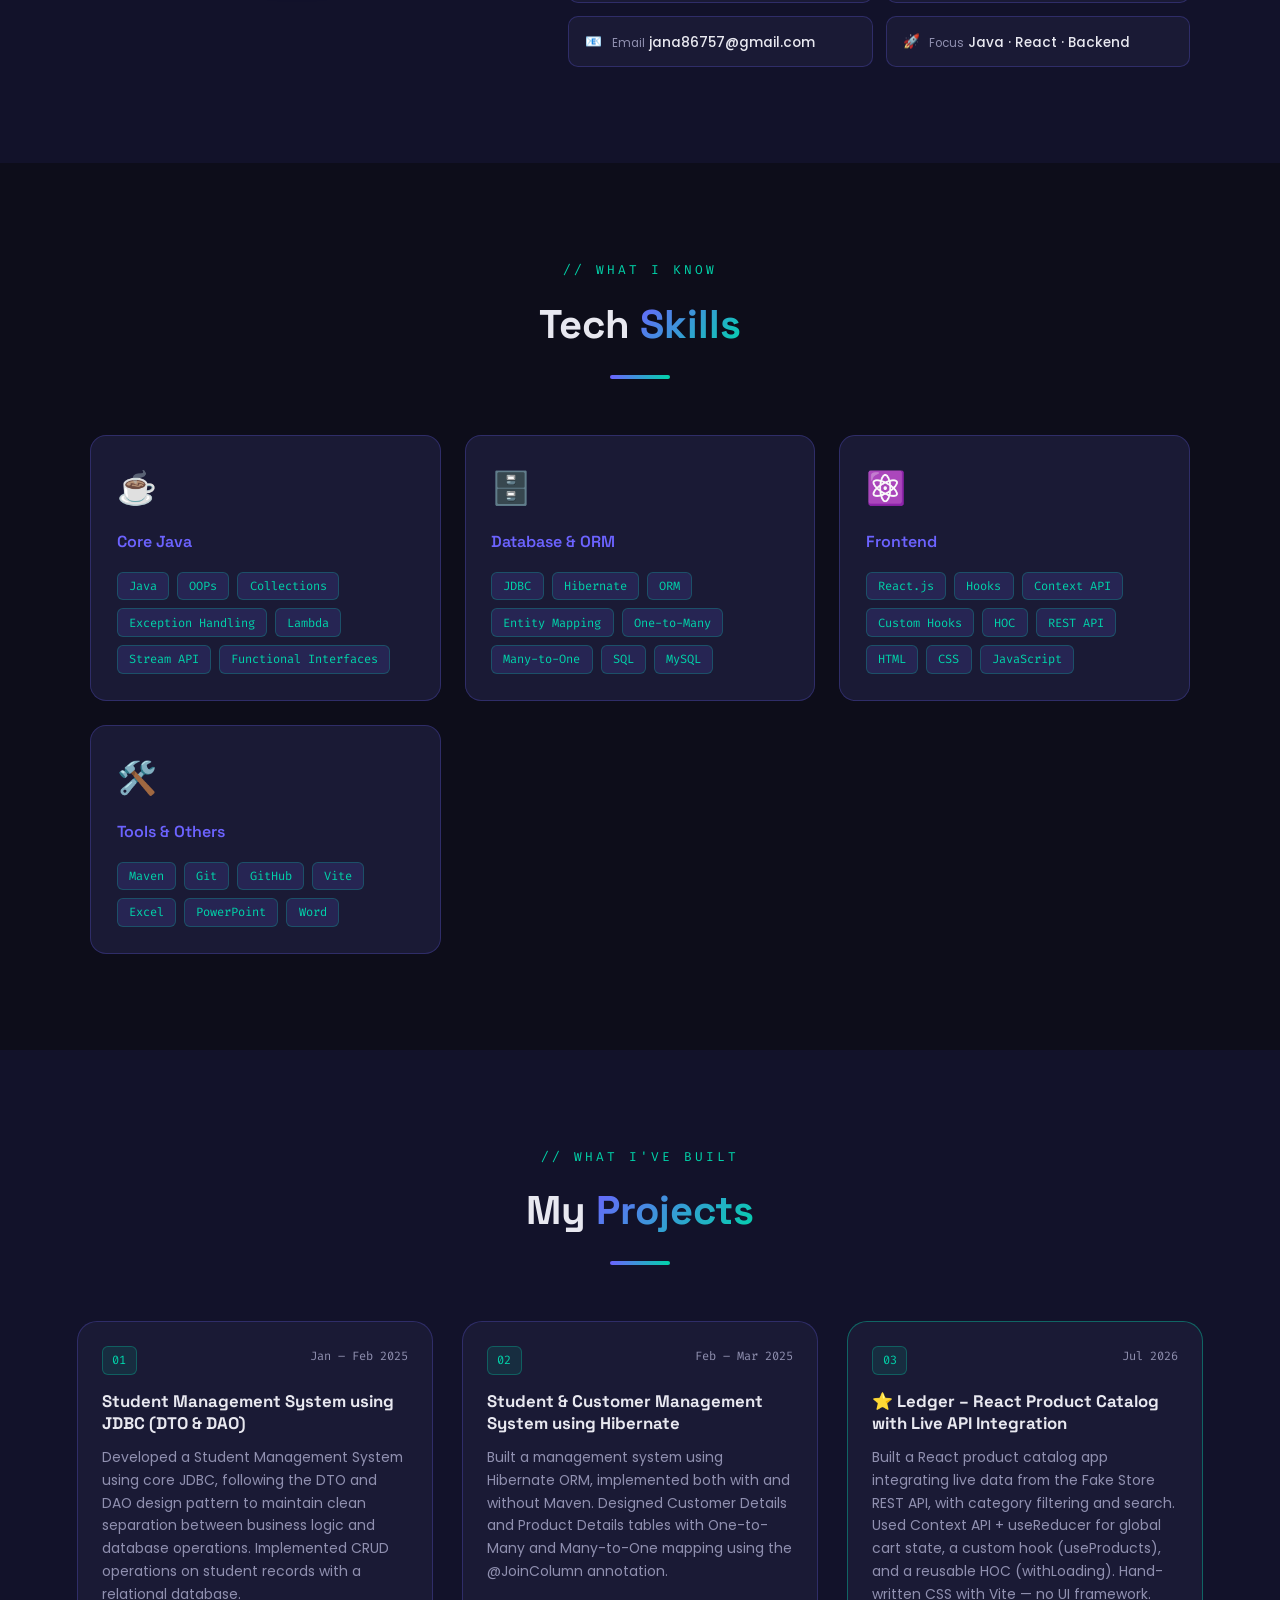
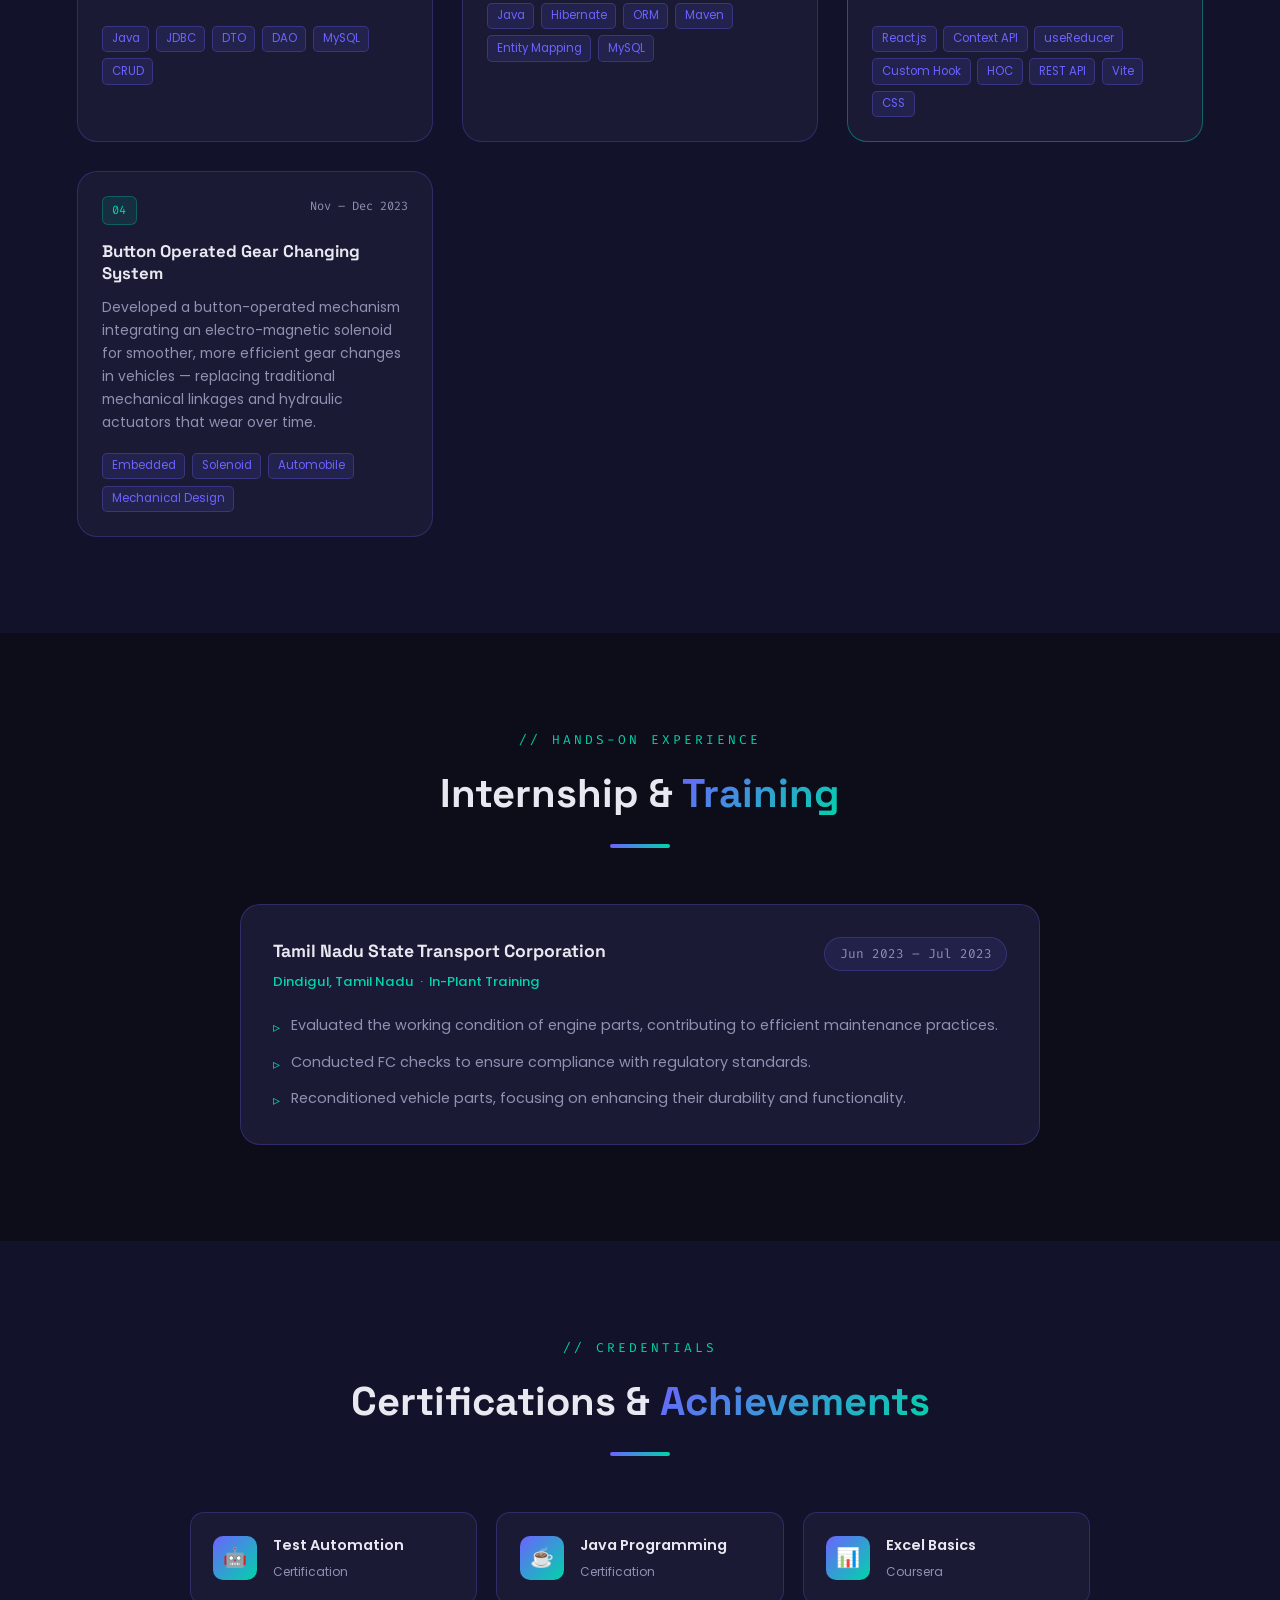
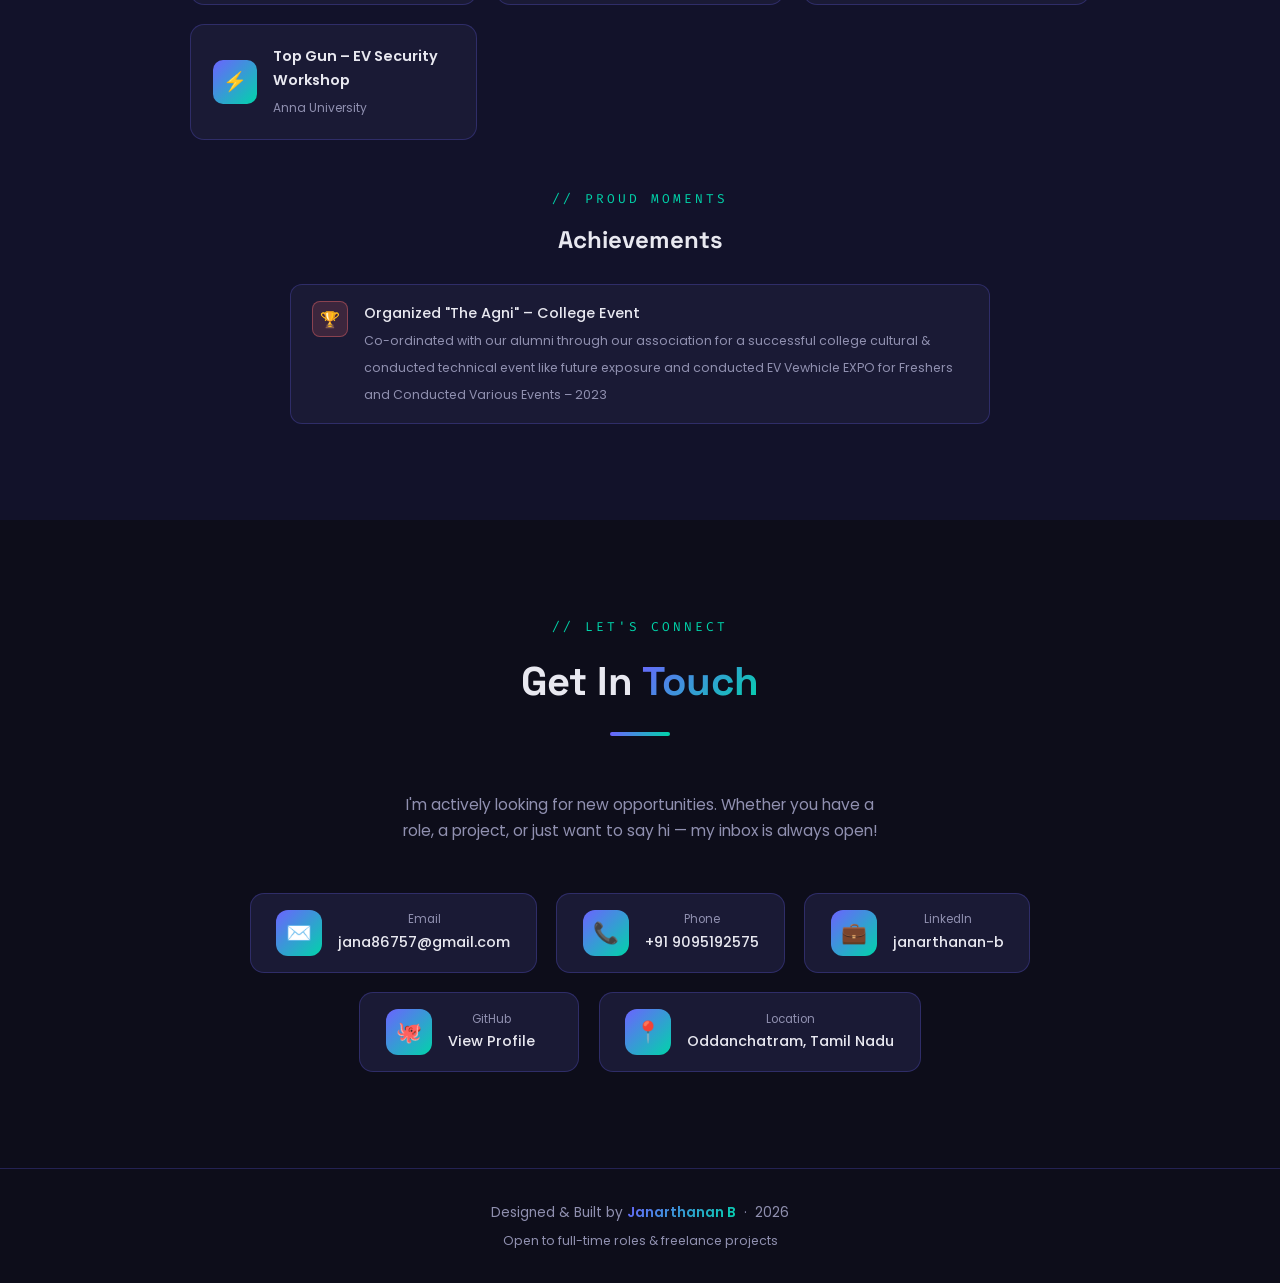
==== commit ee578ece: "latest Commit" ====
--- a/app.html
+++ b/app.html
@@ -691,7 +691,7 @@
     </p>
     <div class="hero-btns">
       <a href="#projects" class="btn btn-primary">View My Work ↓</a>
-      <a href="resume.pdf" target="_blank" rel="noopener" class="btn btn-resume">📄 View Resume</a>
+      <a href="JANARTHANAN_B_Resume.pdf" target="_blank" rel="noopener" class="btn btn-resume">📄 View Resume</a>
       <a href="#contact" class="btn btn-outline">Get In Touch</a>
     </div>
   </div>
@@ -1003,7 +1003,7 @@
       <div class="achieve-badge">🏆</div>
       <div>
         <p>Organized "The Agni" – College Event</p>
-        <small>Co-ordinated with alumni for a successful college cultural &amp; technical event – 2023</small>
+        <small>Co-ordinated with our alumni through our association for a successful college cultural & conducted technical event like future exposure and conducted EV Vewhicle EXPO for Freshers and Conducted Various Events – 2023</small>
       </div>
     </div>
   </div>
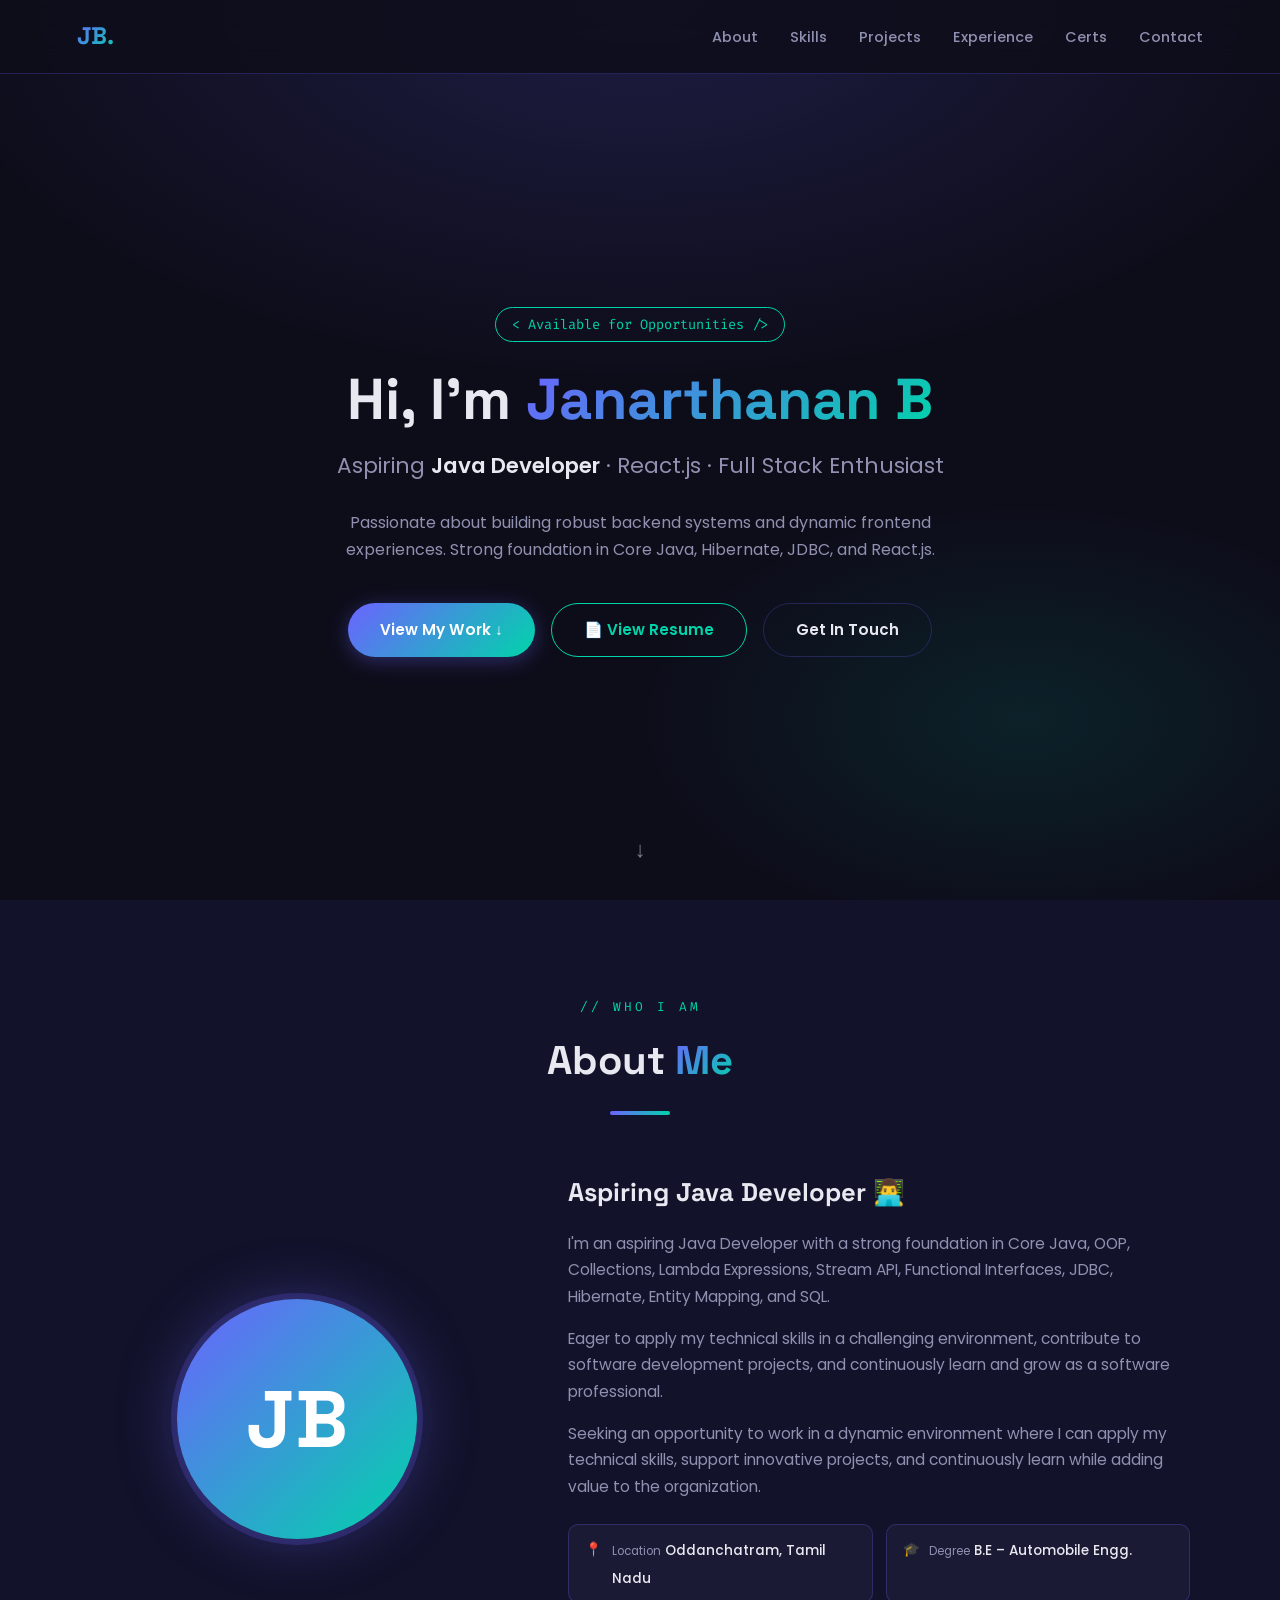
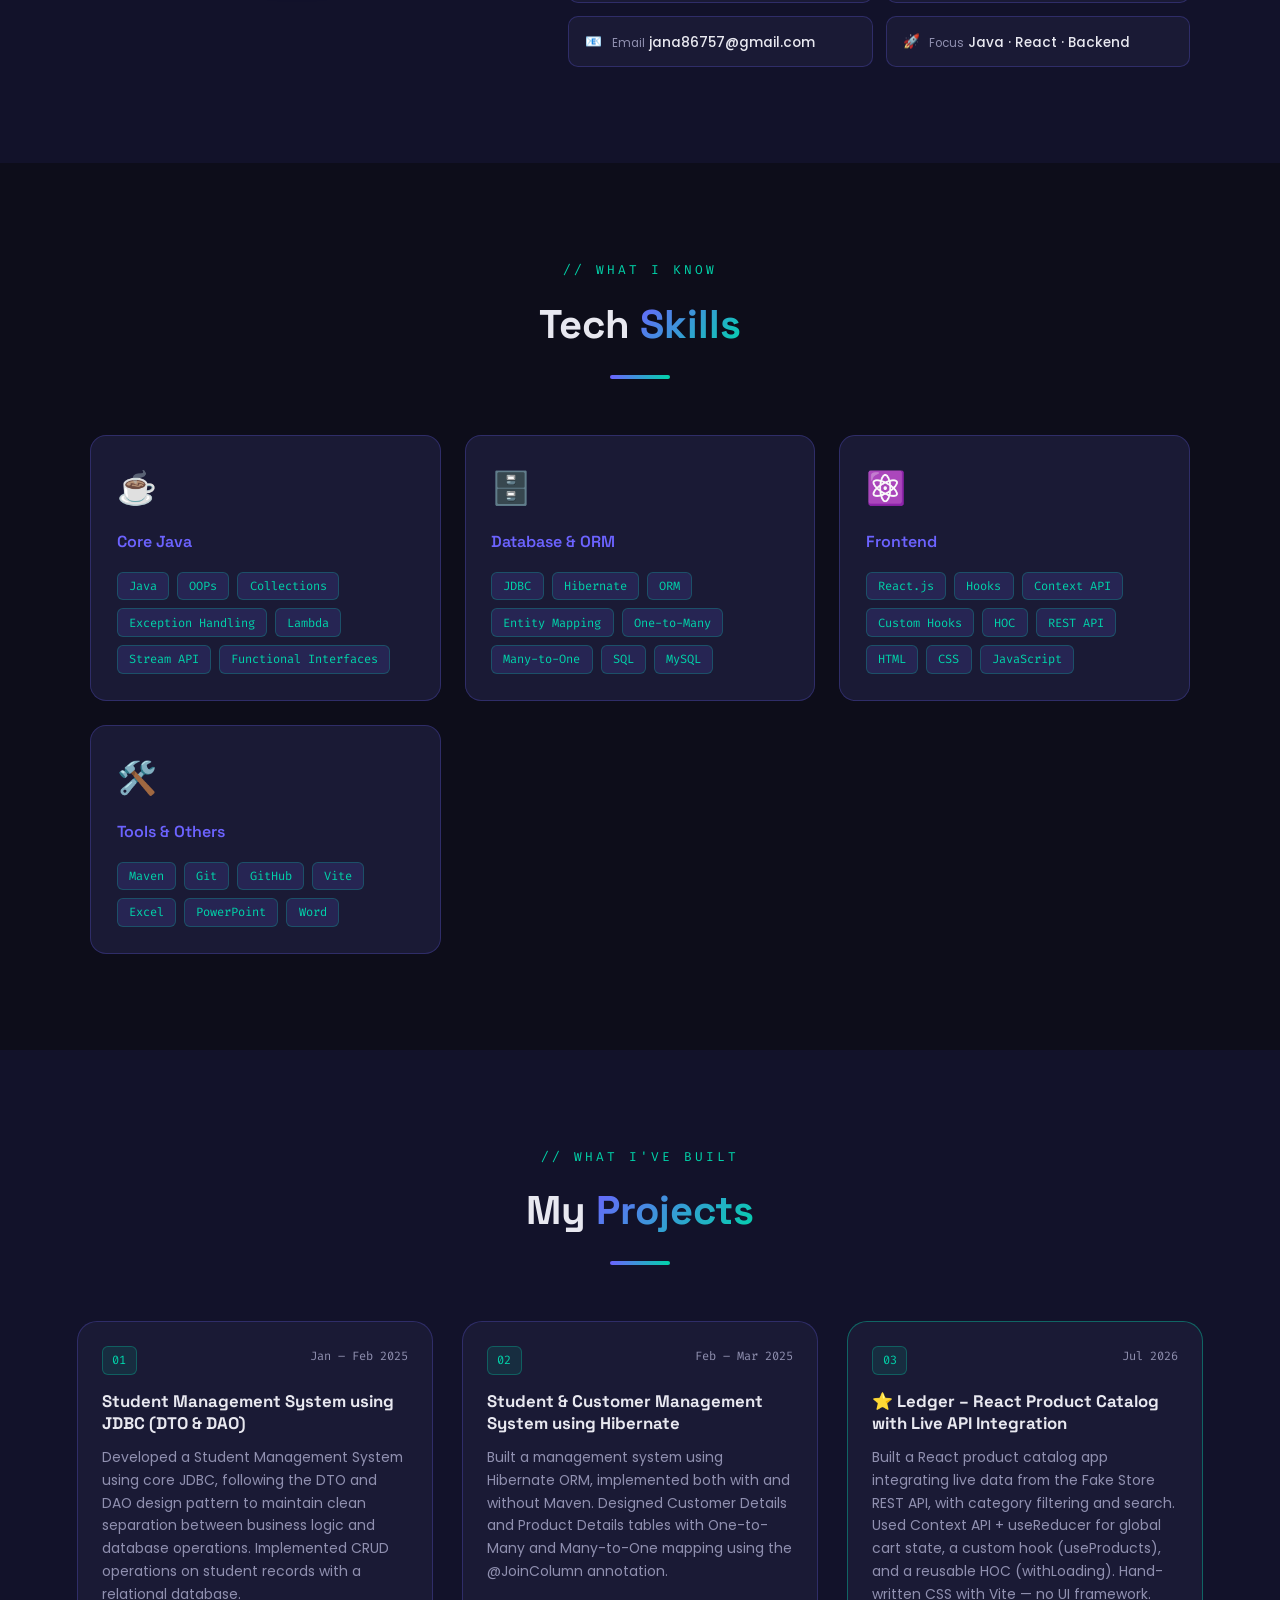
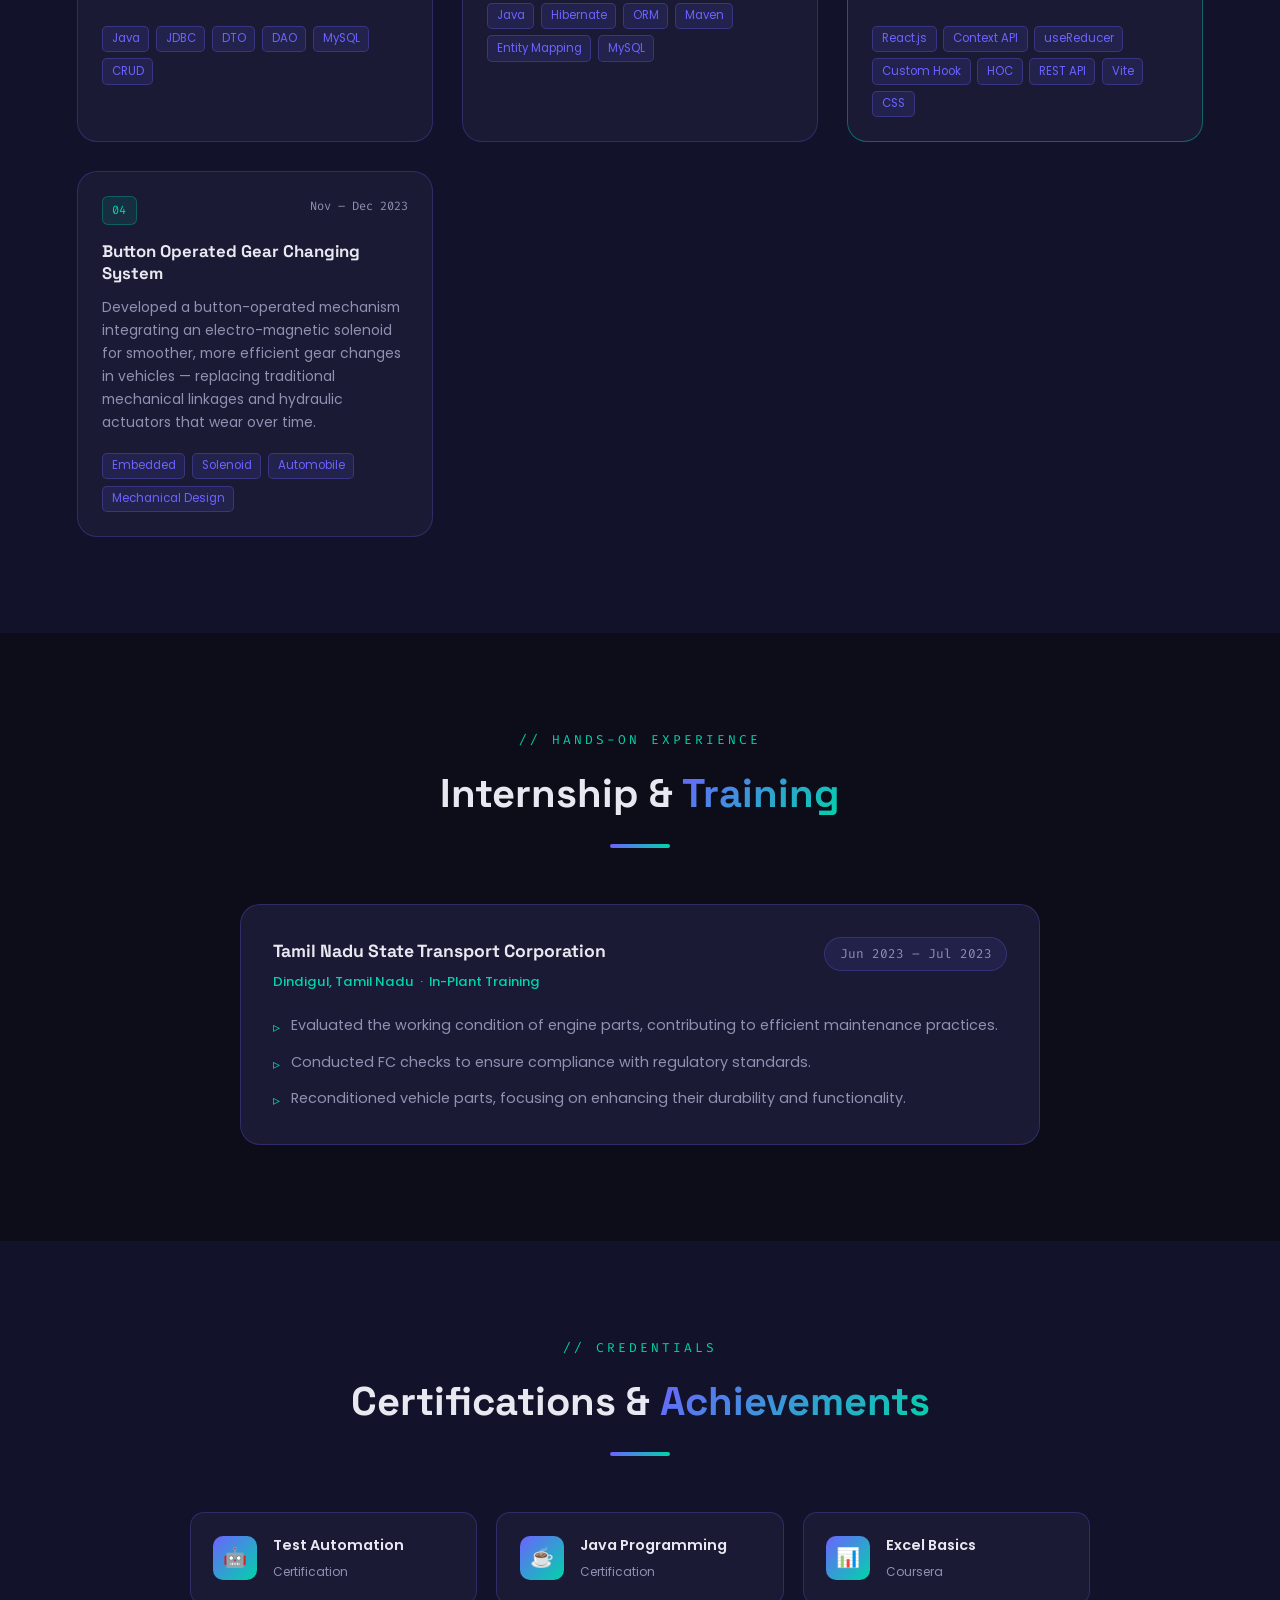
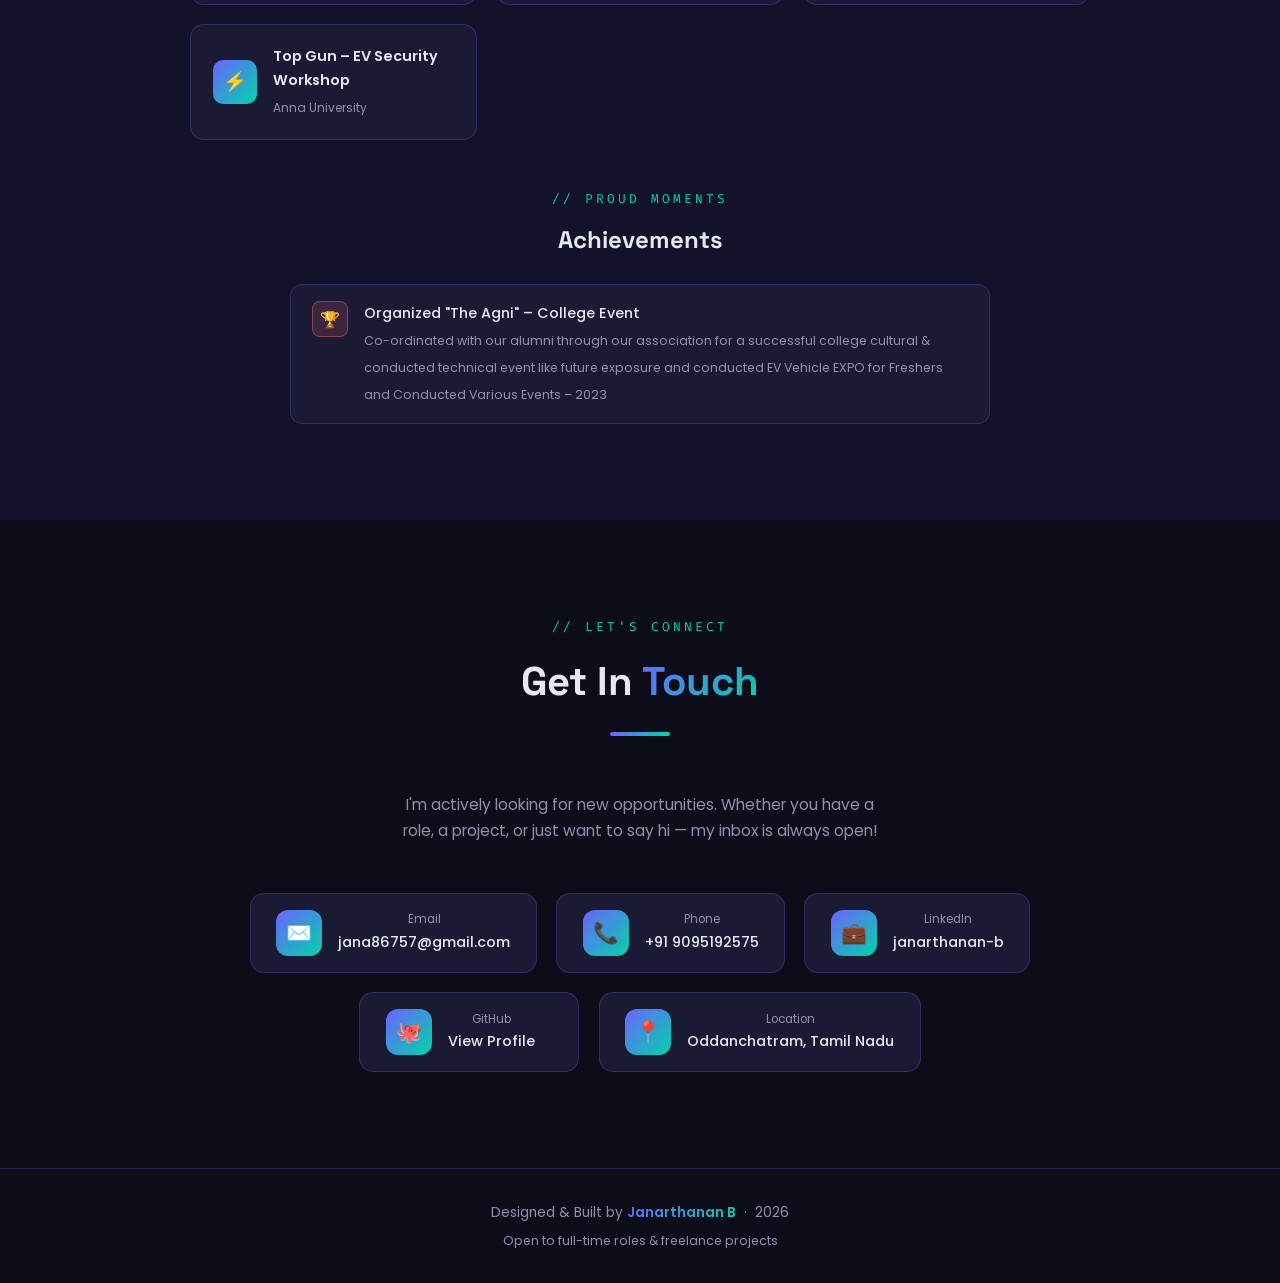
==== commit 2dfd7445: "Sync index.html with app.html, fix typo in achievement" ====
--- a/app.html
+++ b/app.html
@@ -1003,7 +1003,7 @@
       <div class="achieve-badge">🏆</div>
       <div>
         <p>Organized "The Agni" – College Event</p>
-        <small>Co-ordinated with our alumni through our association for a successful college cultural & conducted technical event like future exposure and conducted EV Vewhicle EXPO for Freshers and Conducted Various Events – 2023</small>
+        <small>Co-ordinated with our alumni through our association for a successful college cultural &amp; conducted technical event like future exposure and conducted EV Vehicle EXPO for Freshers and Conducted Various Events – 2023</small>
       </div>
     </div>
   </div>
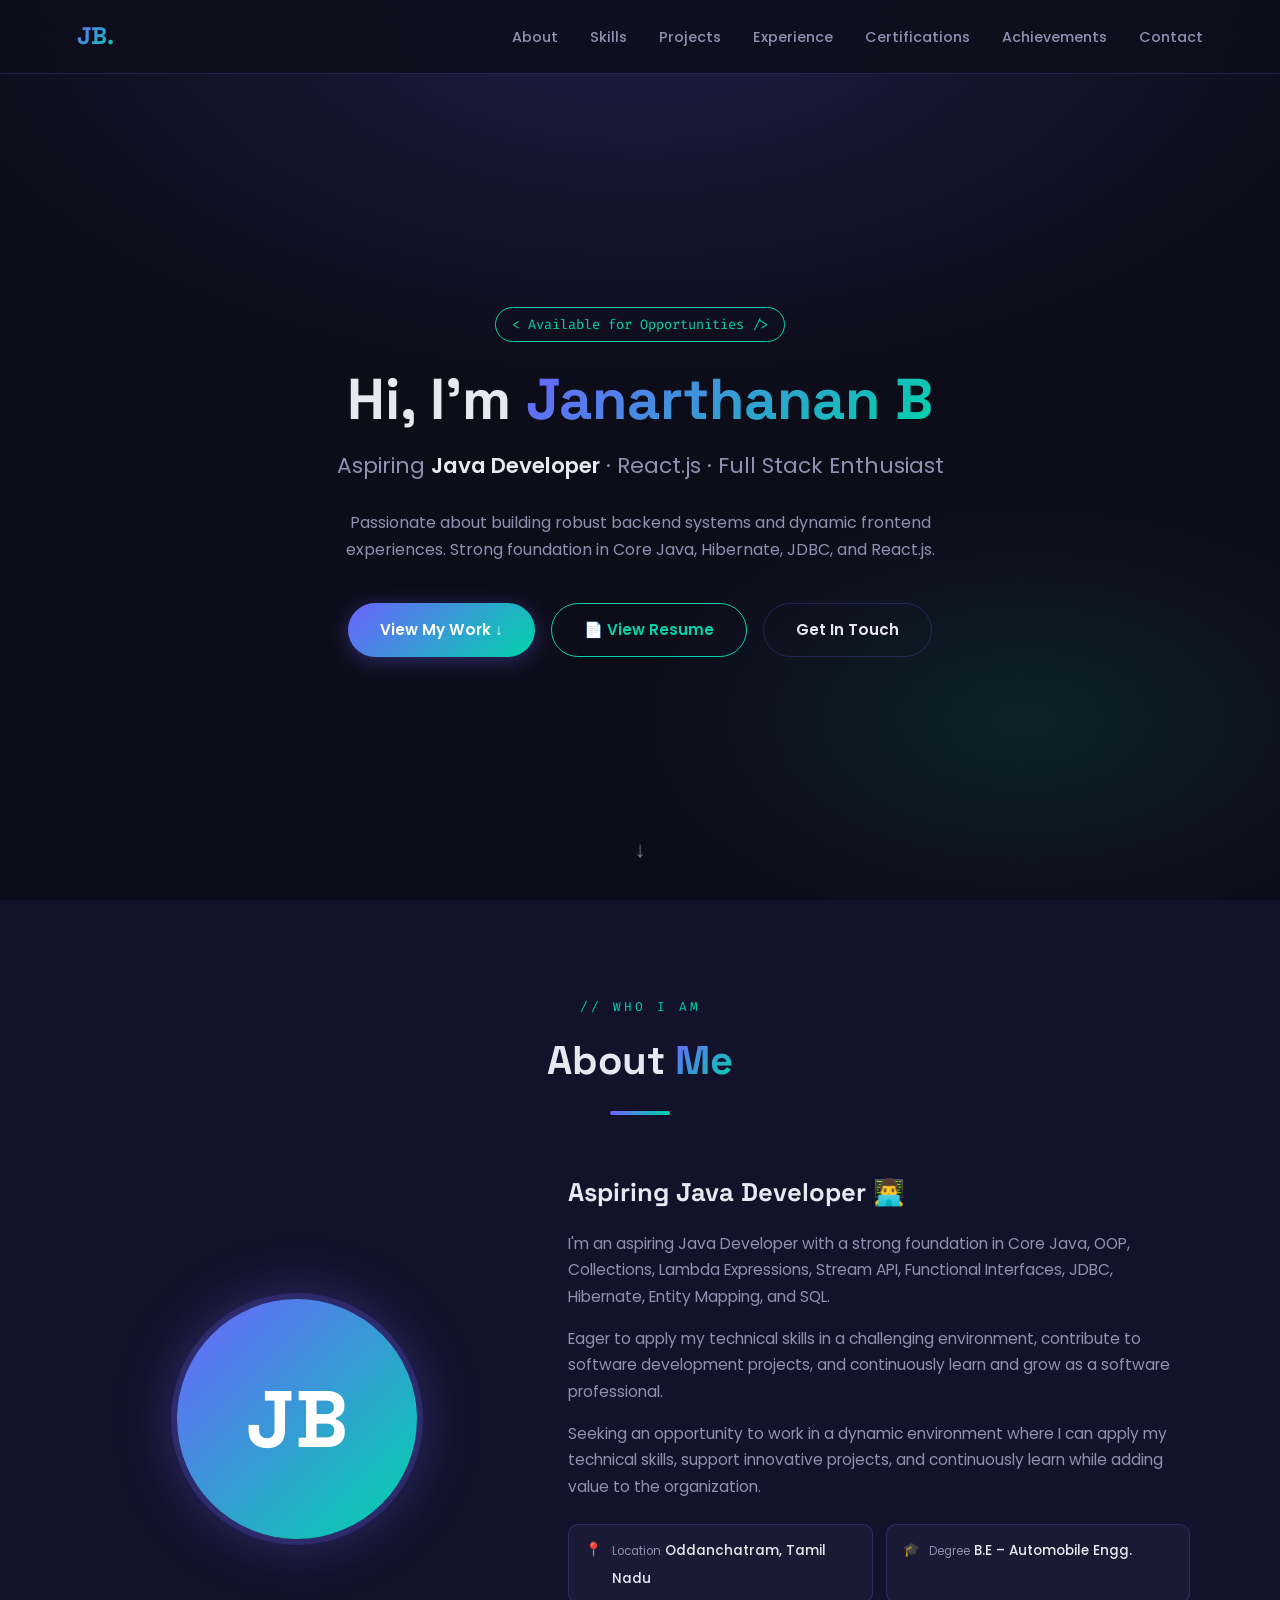
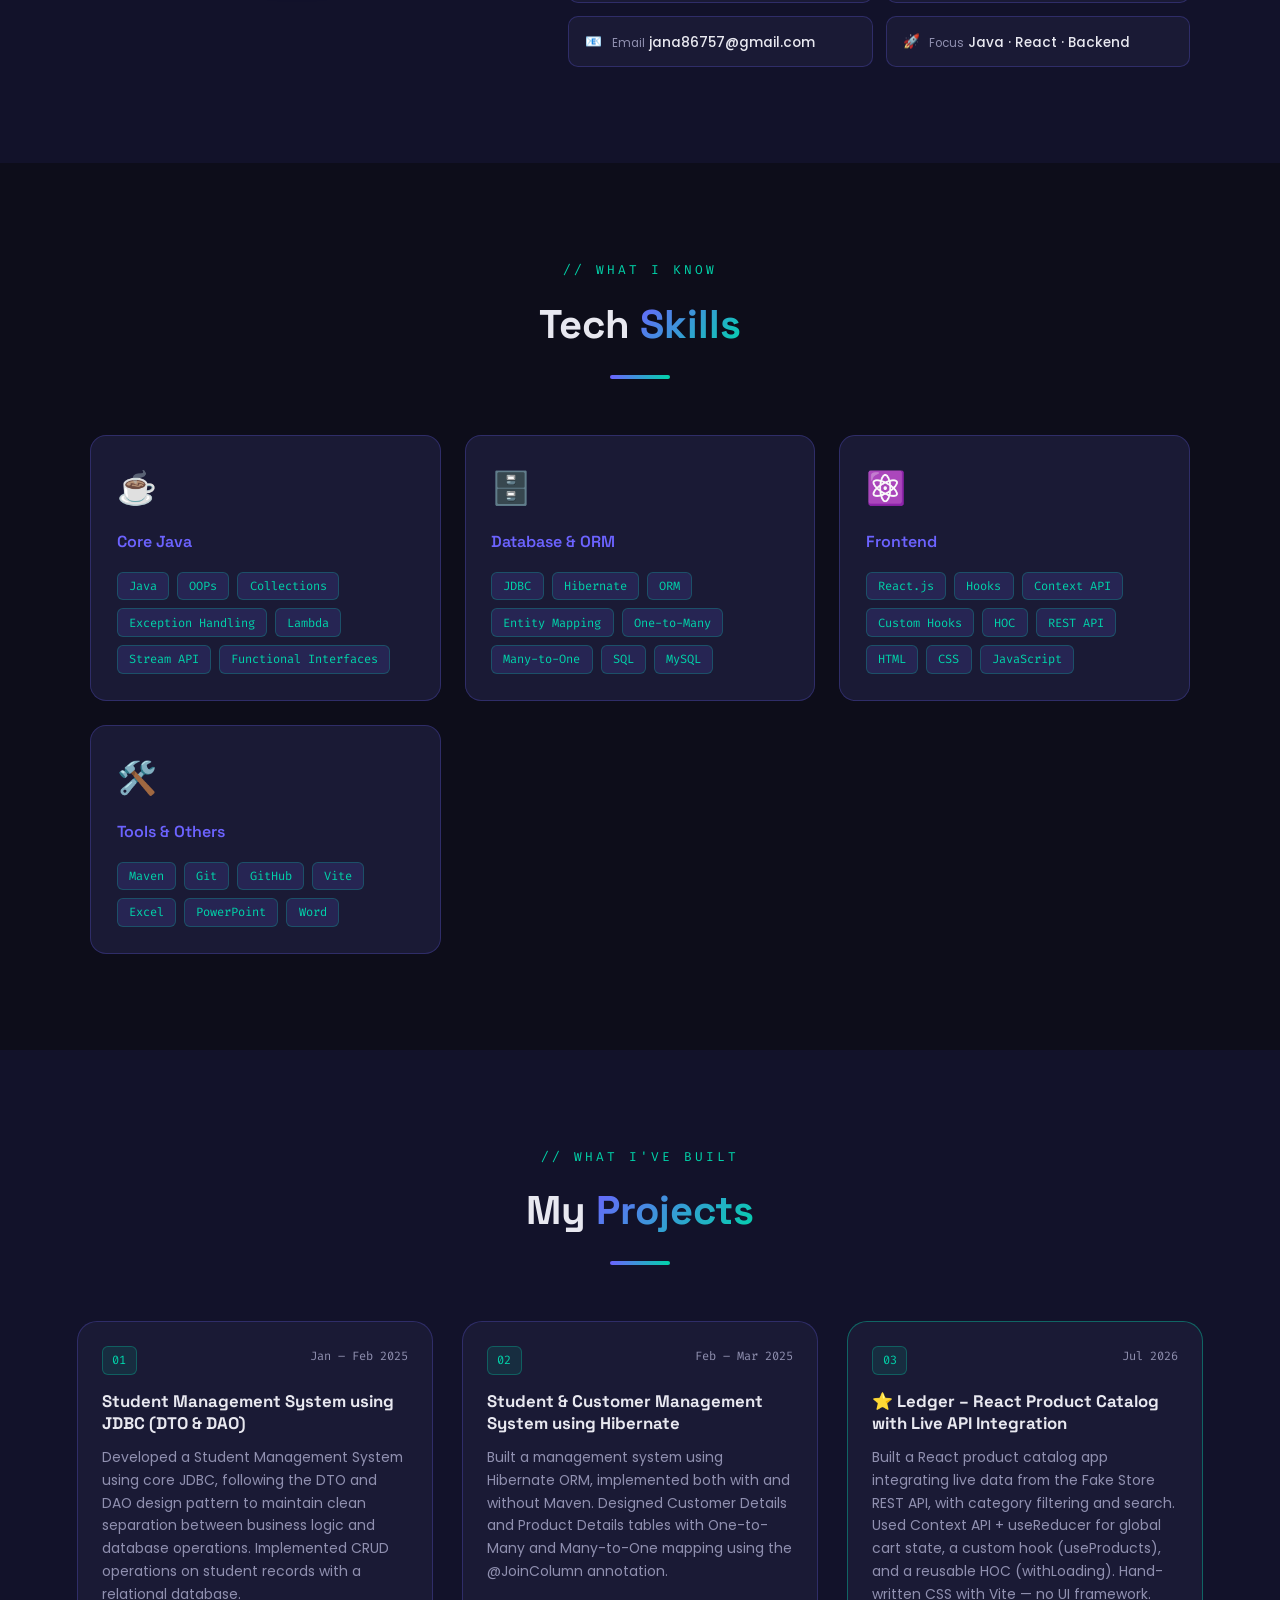
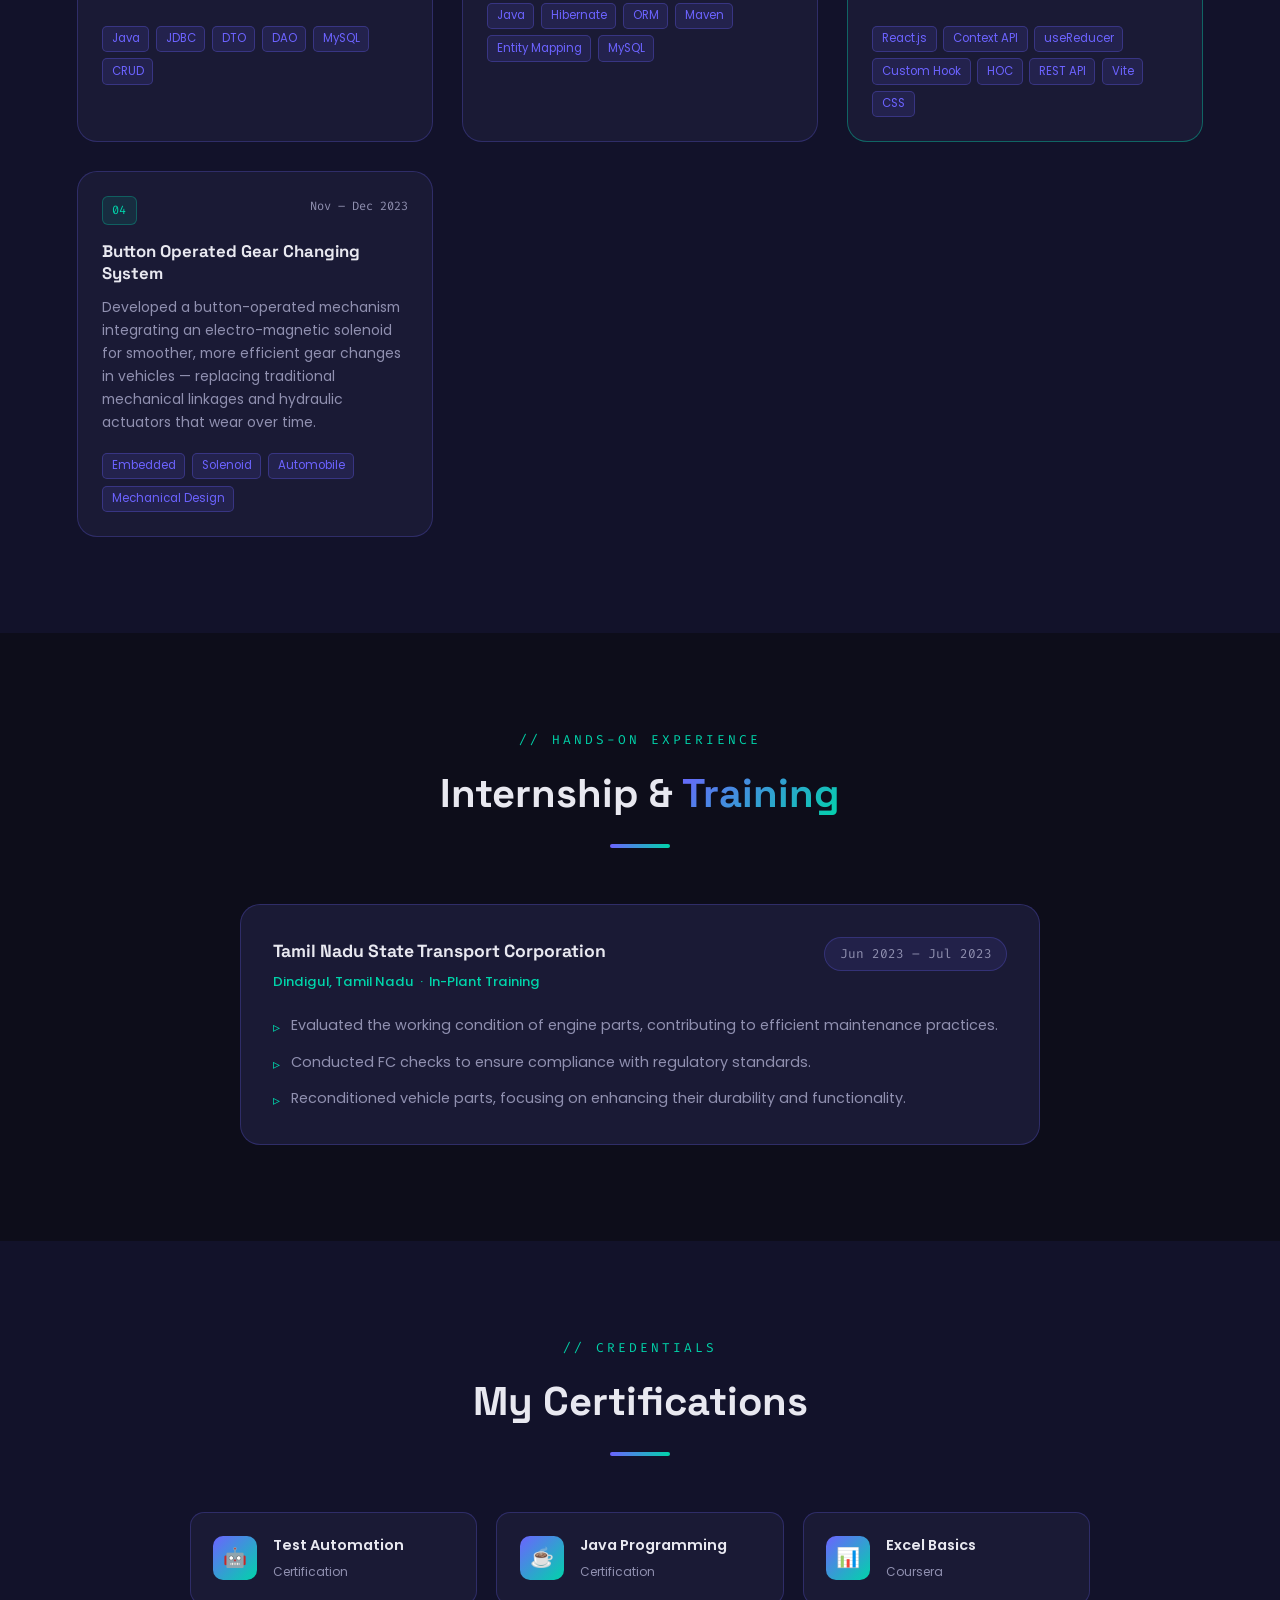
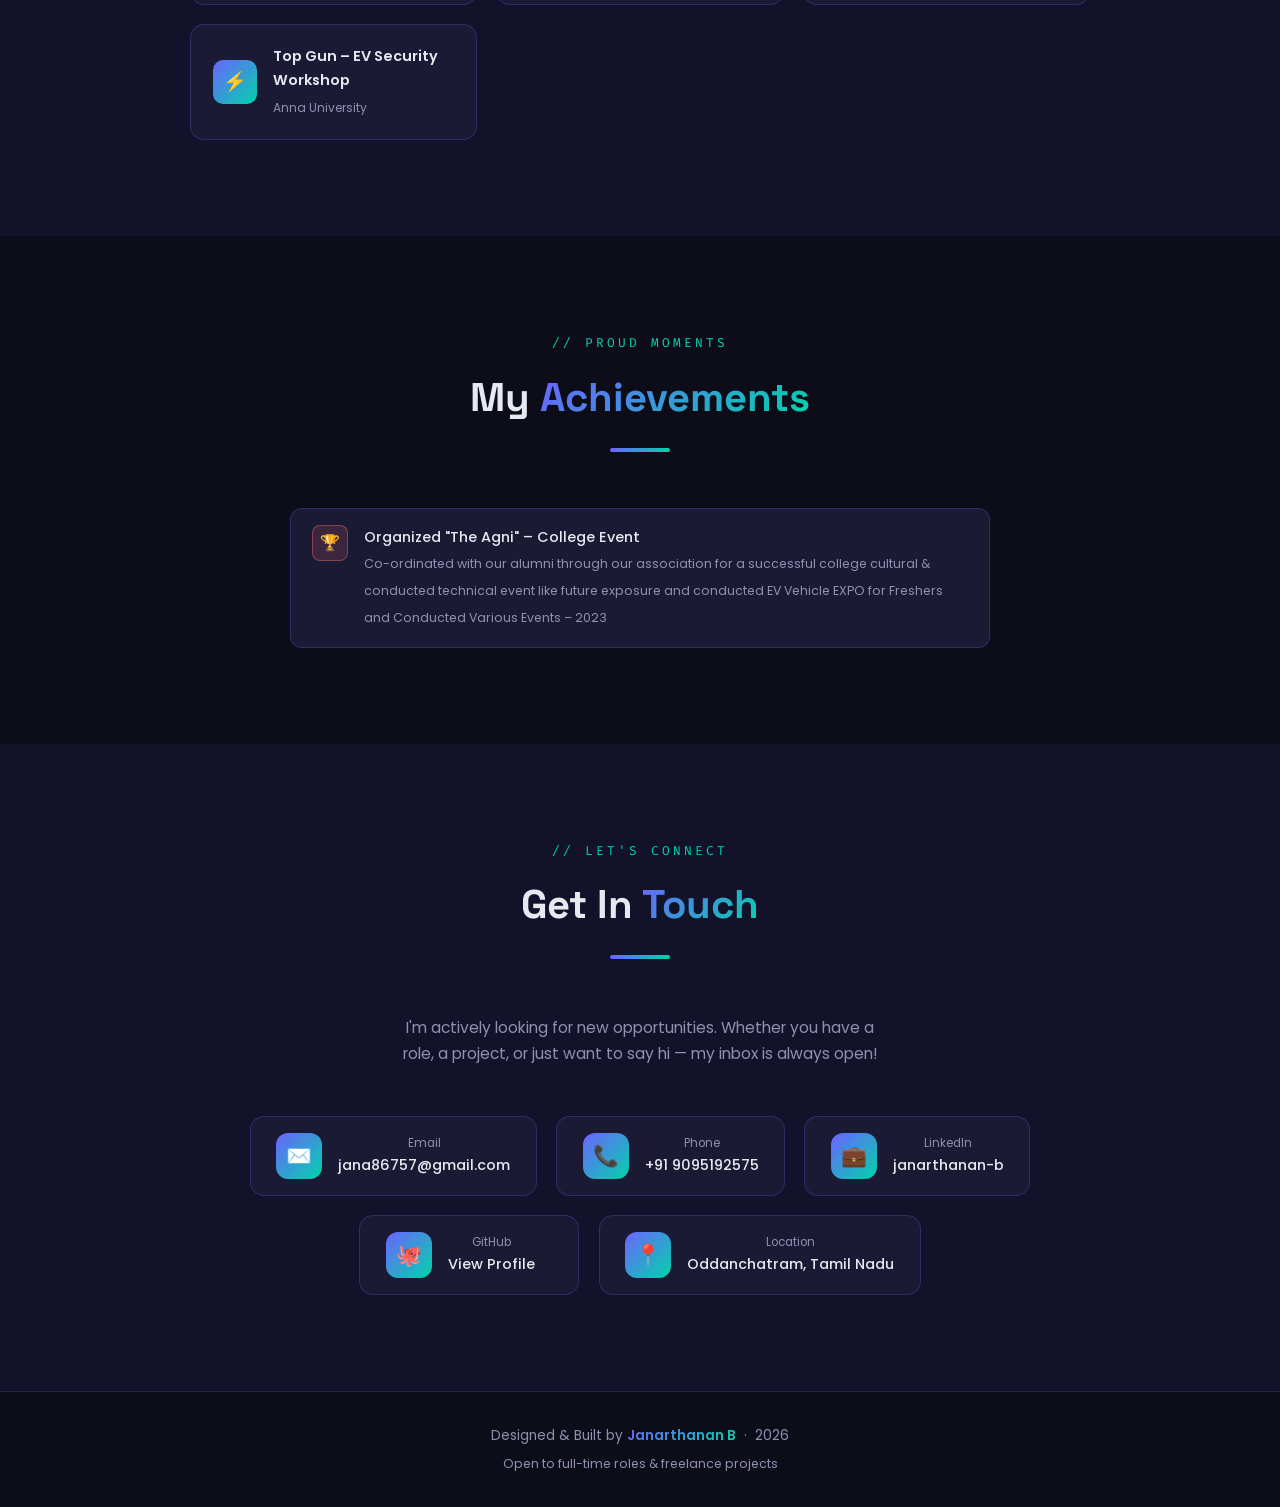
==== commit 823b1e78: "Separate Certifications and Achievements into two sections" ====
--- a/app.html
+++ b/app.html
@@ -674,7 +674,8 @@
     <li><a href="#skills">Skills</a></li>
     <li><a href="#projects">Projects</a></li>
     <li><a href="#internship">Experience</a></li>
-    <li><a href="#certifications">Certs</a></li>
+    <li><a href="#certifications">Certifications</a></li>
+    <li><a href="#achievements">Achievements</a></li>
     <li><a href="#contact">Contact</a></li>
   </ul>
 </nav>
@@ -959,11 +960,11 @@
 <section id="certifications">
   <div class="section-header reveal">
     <p class="section-label">// Credentials</p>
-    <h2 class="section-title">Certifications &amp; <span>Achievements</span></h2>
+    <h2 class="section-title">My <span></span>Certifications</span></h2>
     <div class="section-line"></div>
   </div>
 
-  <div class="cert-grid" style="margin-bottom: 3rem;">
+  <div class="cert-grid">
     <div class="cert-card reveal">
       <div class="cert-icon">🤖</div>
       <div>
@@ -993,10 +994,14 @@
       </div>
     </div>
   </div>
-
-  <div class="section-header reveal" style="margin-top: 1rem; margin-bottom: 1.5rem;">
+</section>
+
+<!-- ─── ACHIEVEMENTS ─── -->
+<section id="achievements">
+  <div class="section-header reveal">
     <p class="section-label">// Proud Moments</p>
-    <h2 class="section-title" style="font-size:1.5rem;">Achievements</h2>
+    <h2 class="section-title">My <span>Achievements</span></h2>
+    <div class="section-line"></div>
   </div>
   <div class="achieve-list">
     <div class="achieve-item reveal">
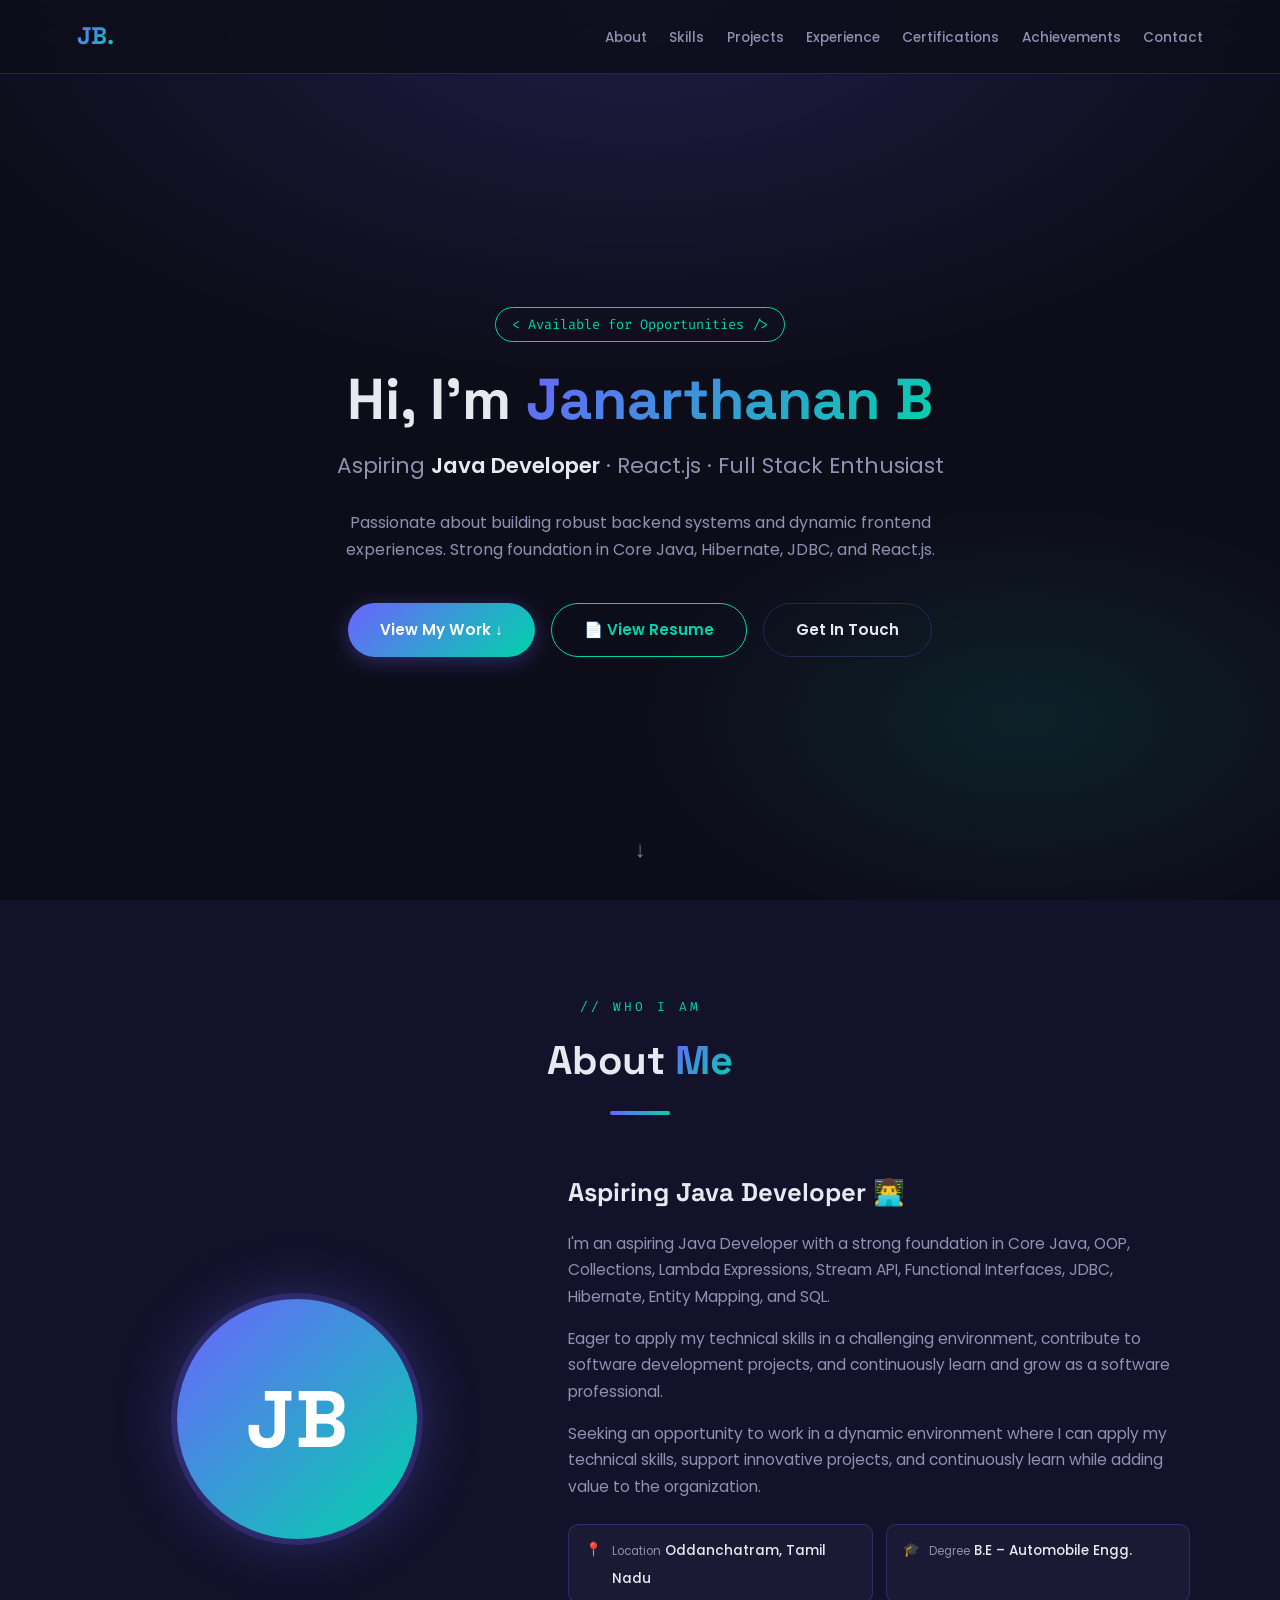
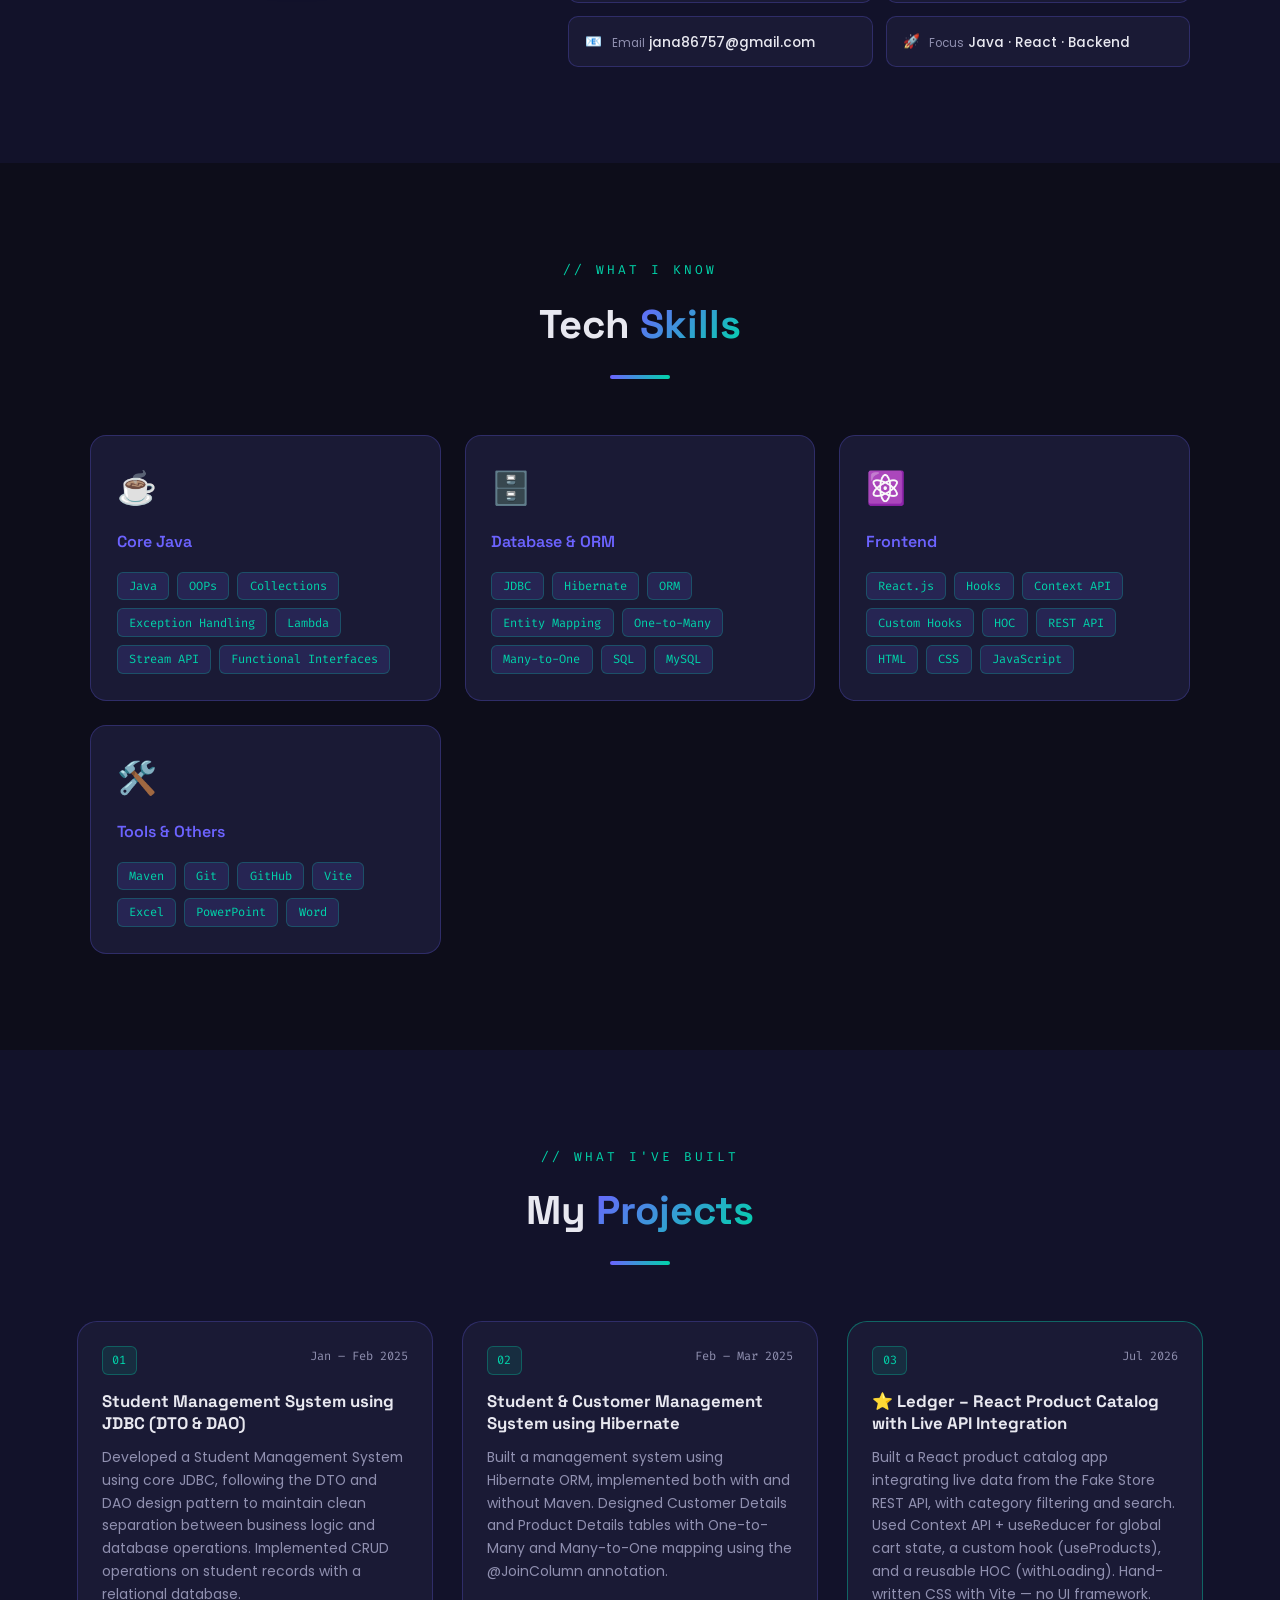
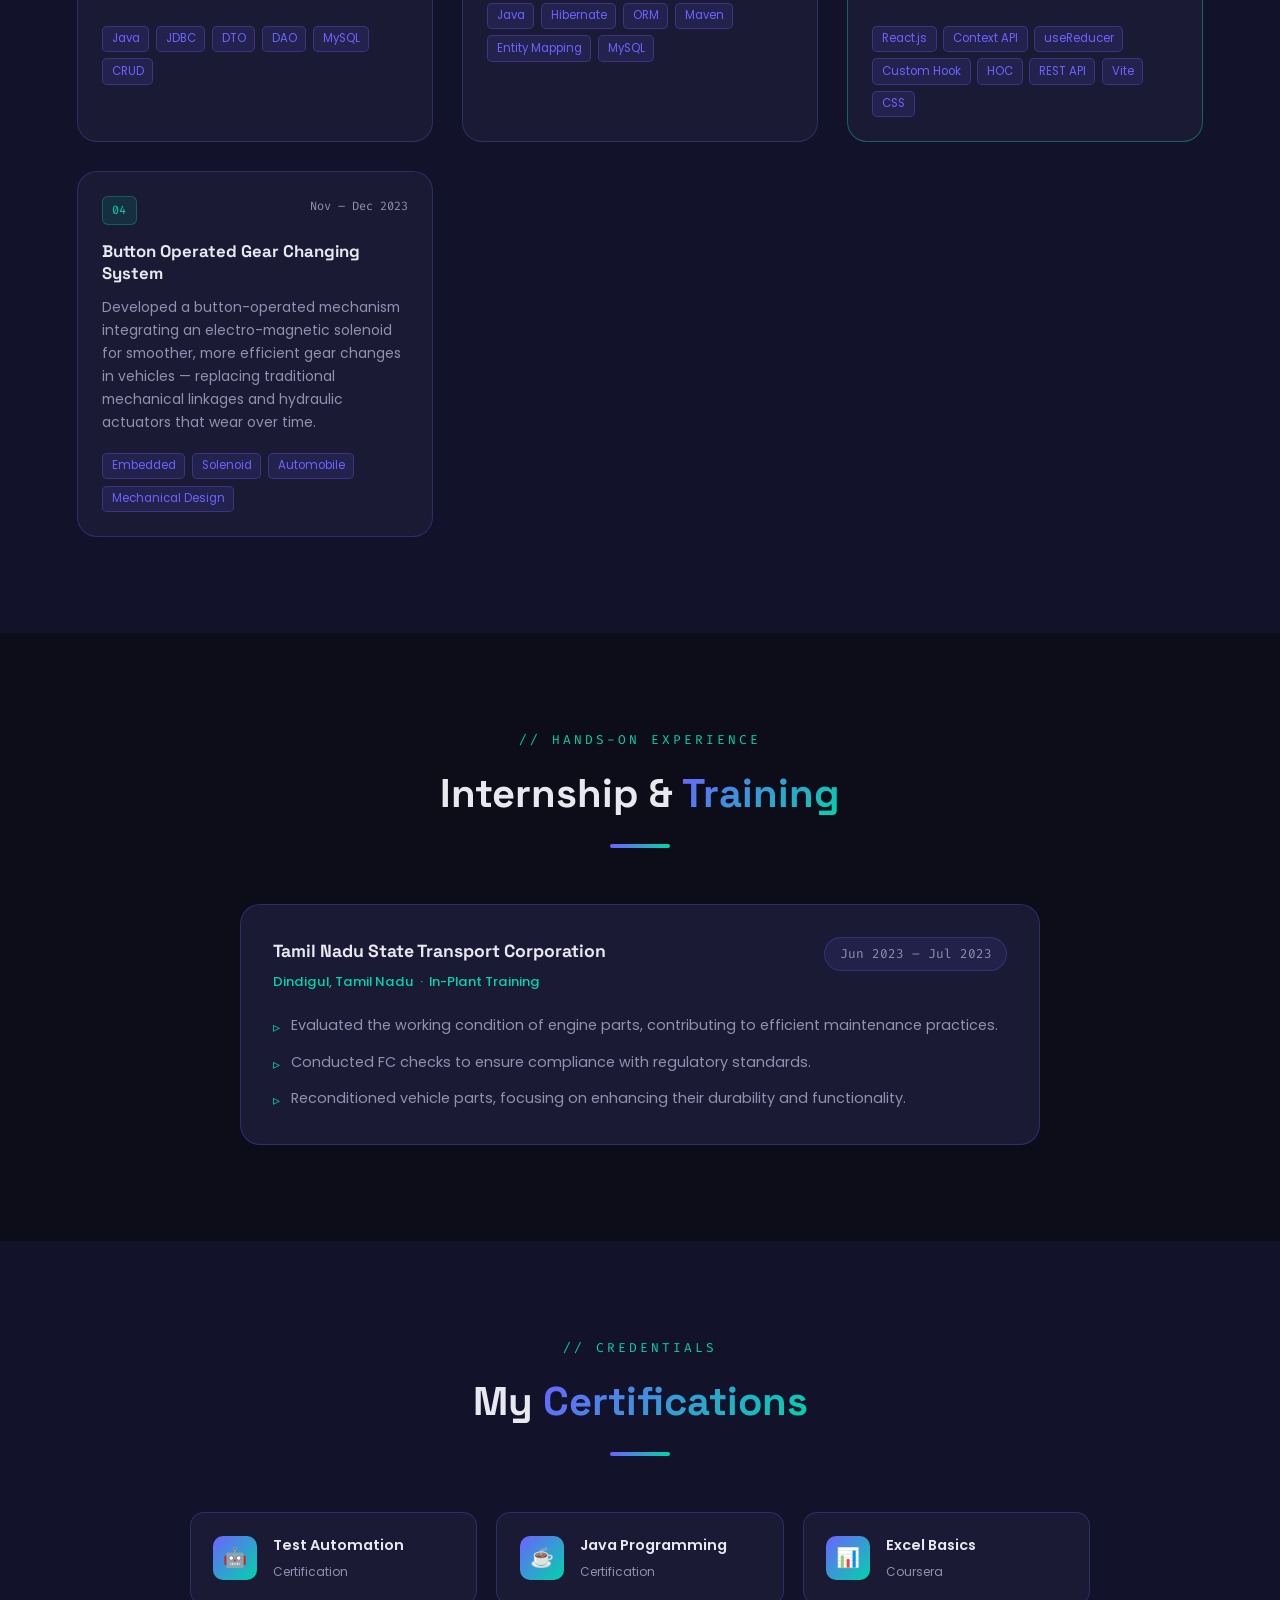
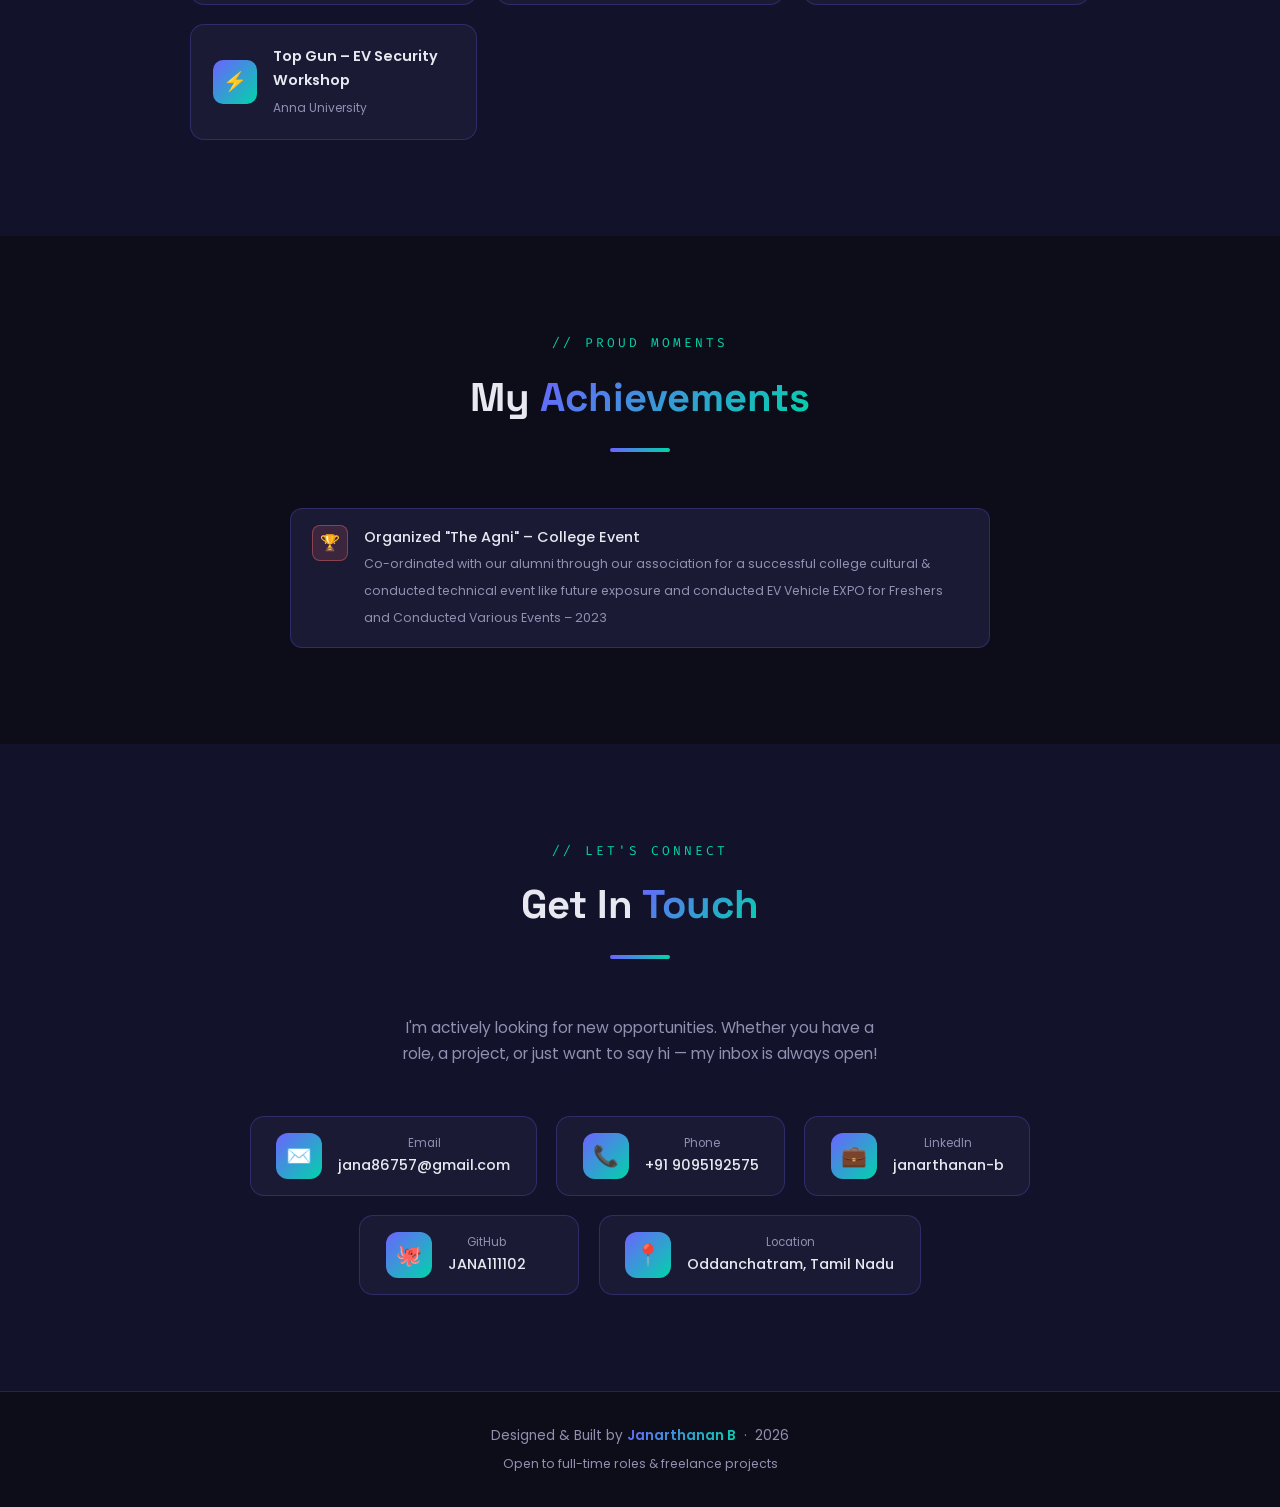
==== commit bc105a58: "Hamburger nav, remove dead CSS, fix GitHub link, fix certifications tag" ====
--- a/app.html
+++ b/app.html
@@ -97,9 +97,9 @@
       -webkit-background-clip: text; -webkit-text-fill-color: transparent;
       letter-spacing: -0.5px;
     }
-    .nav-links { display: flex; gap: 2rem; list-style: none; }
+    .nav-links { display: flex; gap: 1.4rem; list-style: none; align-items: center; }
     .nav-links a {
-      font-size: 0.9rem; font-weight: 500;
+      font-size: 0.85rem; font-weight: 500;
       color: var(--muted); text-decoration: none;
       position: relative; padding-bottom: 4px;
       transition: color 0.3s;
@@ -114,6 +114,41 @@
     }
     .nav-links a:hover { color: var(--text); }
     .nav-links a:hover::after { width: 100%; }
+
+    /* ── Hamburger ── */
+    .hamburger {
+      display: none;
+      flex-direction: column; gap: 5px;
+      cursor: pointer; padding: 4px; z-index: 1100;
+    }
+    .hamburger span {
+      display: block; width: 24px; height: 2px;
+      background: var(--text); border-radius: 2px;
+      transition: all 0.3s ease;
+    }
+    .hamburger.open span:nth-child(1) { transform: translateY(7px) rotate(45deg); }
+    .hamburger.open span:nth-child(2) { opacity: 0; }
+    .hamburger.open span:nth-child(3) { transform: translateY(-7px) rotate(-45deg); }
+
+    /* Mobile nav drawer */
+    @media (max-width: 860px) {
+      .hamburger { display: flex; }
+      .nav-links {
+        display: none;
+        position: fixed; top: 0; right: 0;
+        width: 260px; height: 100vh;
+        background: rgba(13,13,26,0.97);
+        backdrop-filter: blur(20px);
+        border-left: 1px solid var(--border);
+        flex-direction: column;
+        justify-content: center; align-items: flex-start;
+        gap: 2rem; padding: 2rem;
+        z-index: 1050;
+        transition: transform 0.3s ease;
+      }
+      .nav-links.open { display: flex; }
+      .nav-links a { font-size: 1.1rem; }
+    }
 
     /* ─────────────────────────────────────────
        HERO
@@ -408,73 +443,6 @@
     }
 
     /* ─────────────────────────────────────────
-       EDUCATION
-    ───────────────────────────────────────── */
-    .timeline {
-      max-width: 800px; margin: 0 auto;
-      position: relative;
-    }
-    .timeline::before {
-      content: '';
-      position: absolute; left: 20px; top: 0; bottom: 0;
-      width: 2px;
-      background: linear-gradient(180deg, var(--primary), var(--accent));
-      border-radius: 2px;
-    }
-    .timeline-item {
-      padding-left: 60px; margin-bottom: 2.5rem;
-      position: relative;
-    }
-    .timeline-dot {
-      position: absolute; left: 10px; top: 8px;
-      width: 22px; height: 22px;
-      border-radius: 50%;
-      background: linear-gradient(135deg, var(--primary), var(--accent));
-      box-shadow: 0 0 0 4px rgba(108,99,255,0.2);
-      display: flex; align-items: center; justify-content: center;
-      font-size: 0.6rem; color: #fff;
-      transition: transform 0.3s, box-shadow 0.3s;
-    }
-    .timeline-item:hover .timeline-dot {
-      transform: scale(1.3);
-      box-shadow: 0 0 0 6px rgba(0,212,170,0.3);
-    }
-    .timeline-card {
-      background: var(--card);
-      border: 1px solid var(--border);
-      border-radius: 14px; padding: 1.3rem 1.5rem;
-      transition: transform 0.3s, border-color 0.3s, box-shadow 0.3s;
-    }
-    .timeline-item:hover .timeline-card {
-      transform: translateX(6px);
-      border-color: var(--primary);
-      box-shadow: 0 8px 30px var(--glow);
-    }
-    .timeline-card h4 {
-      font-family: 'Space Grotesk', sans-serif;
-      font-size: 1rem; font-weight: 700; margin-bottom: 0.3rem;
-    }
-    .timeline-card .inst {
-      font-size: 0.88rem; color: var(--accent); font-weight: 500;
-    }
-    .timeline-card .period {
-      font-size: 0.78rem; color: var(--muted);
-      font-family: 'Fira Code', monospace; margin-top: 0.3rem;
-    }
-    .timeline-card .detail {
-      font-size: 0.83rem; color: var(--muted); margin-top: 0.4rem;
-    }
-    .cgpa {
-      display: inline-block;
-      margin-top: 0.5rem;
-      font-size: 0.8rem; font-weight: 600;
-      color: var(--accent);
-      background: rgba(0,212,170,0.1);
-      border: 1px solid rgba(0,212,170,0.3);
-      border-radius: 20px; padding: 0.2rem 0.8rem;
-    }
-
-    /* ─────────────────────────────────────────
        CERTIFICATIONS & ACHIEVEMENTS
     ───────────────────────────────────────── */
     .cert-grid {
@@ -653,10 +621,6 @@
     @media (max-width: 768px) {
       .about-grid { grid-template-columns: 1fr; gap: 2rem; }
       .about-info { grid-template-columns: 1fr; }
-      .nav-links { display: none; }
-      .timeline::before { left: 14px; }
-      .timeline-dot { left: 4px; }
-      .timeline-item { padding-left: 44px; }
       .hero-btns { flex-direction: column; align-items: center; }
     }
   </style>
@@ -669,7 +633,7 @@
 <!-- ─── NAV ─── -->
 <nav id="navbar">
   <div class="nav-logo">JB.</div>
-  <ul class="nav-links">
+  <ul class="nav-links" id="navLinks">
     <li><a href="#about">About</a></li>
     <li><a href="#skills">Skills</a></li>
     <li><a href="#projects">Projects</a></li>
@@ -678,6 +642,9 @@
     <li><a href="#achievements">Achievements</a></li>
     <li><a href="#contact">Contact</a></li>
   </ul>
+  <div class="hamburger" id="hamburger" onclick="toggleNav()">
+    <span></span><span></span><span></span>
+  </div>
 </nav>
 
 <!-- ─── HERO ─── -->
@@ -960,7 +927,7 @@
 <section id="certifications">
   <div class="section-header reveal">
     <p class="section-label">// Credentials</p>
-    <h2 class="section-title">My <span></span>Certifications</span></h2>
+    <h2 class="section-title">My <span>Certifications</span></h2>
     <div class="section-line"></div>
   </div>
 
@@ -1047,11 +1014,11 @@
         <div class="c-value">janarthanan-b</div>
       </div>
     </a>
-    <a href="https://github.com" target="_blank" rel="noopener" class="contact-card reveal">
+    <a href="https://github.com/JANA111102" target="_blank" rel="noopener" class="contact-card reveal">
       <div class="c-icon">🐙</div>
       <div>
         <div class="c-label">GitHub</div>
-        <div class="c-value">View Profile</div>
+        <div class="c-value">JANA111102</div>
       </div>
     </a>
     <div class="contact-card reveal" style="cursor:default;">
@@ -1074,6 +1041,21 @@
 
 <!-- ─── SCRIPTS ─── -->
 <script>
+  /* ── Hamburger menu ── */
+  function toggleNav() {
+    const nav = document.getElementById('navLinks');
+    const ham = document.getElementById('hamburger');
+    nav.classList.toggle('open');
+    ham.classList.toggle('open');
+  }
+  // Close nav when a link is clicked
+  document.querySelectorAll('.nav-links a').forEach(a => {
+    a.addEventListener('click', () => {
+      document.getElementById('navLinks').classList.remove('open');
+      document.getElementById('hamburger').classList.remove('open');
+    });
+  });
+
   /* ── Navbar scroll effect ── */
   const navbar = document.getElementById('navbar');
   window.addEventListener('scroll', () => {
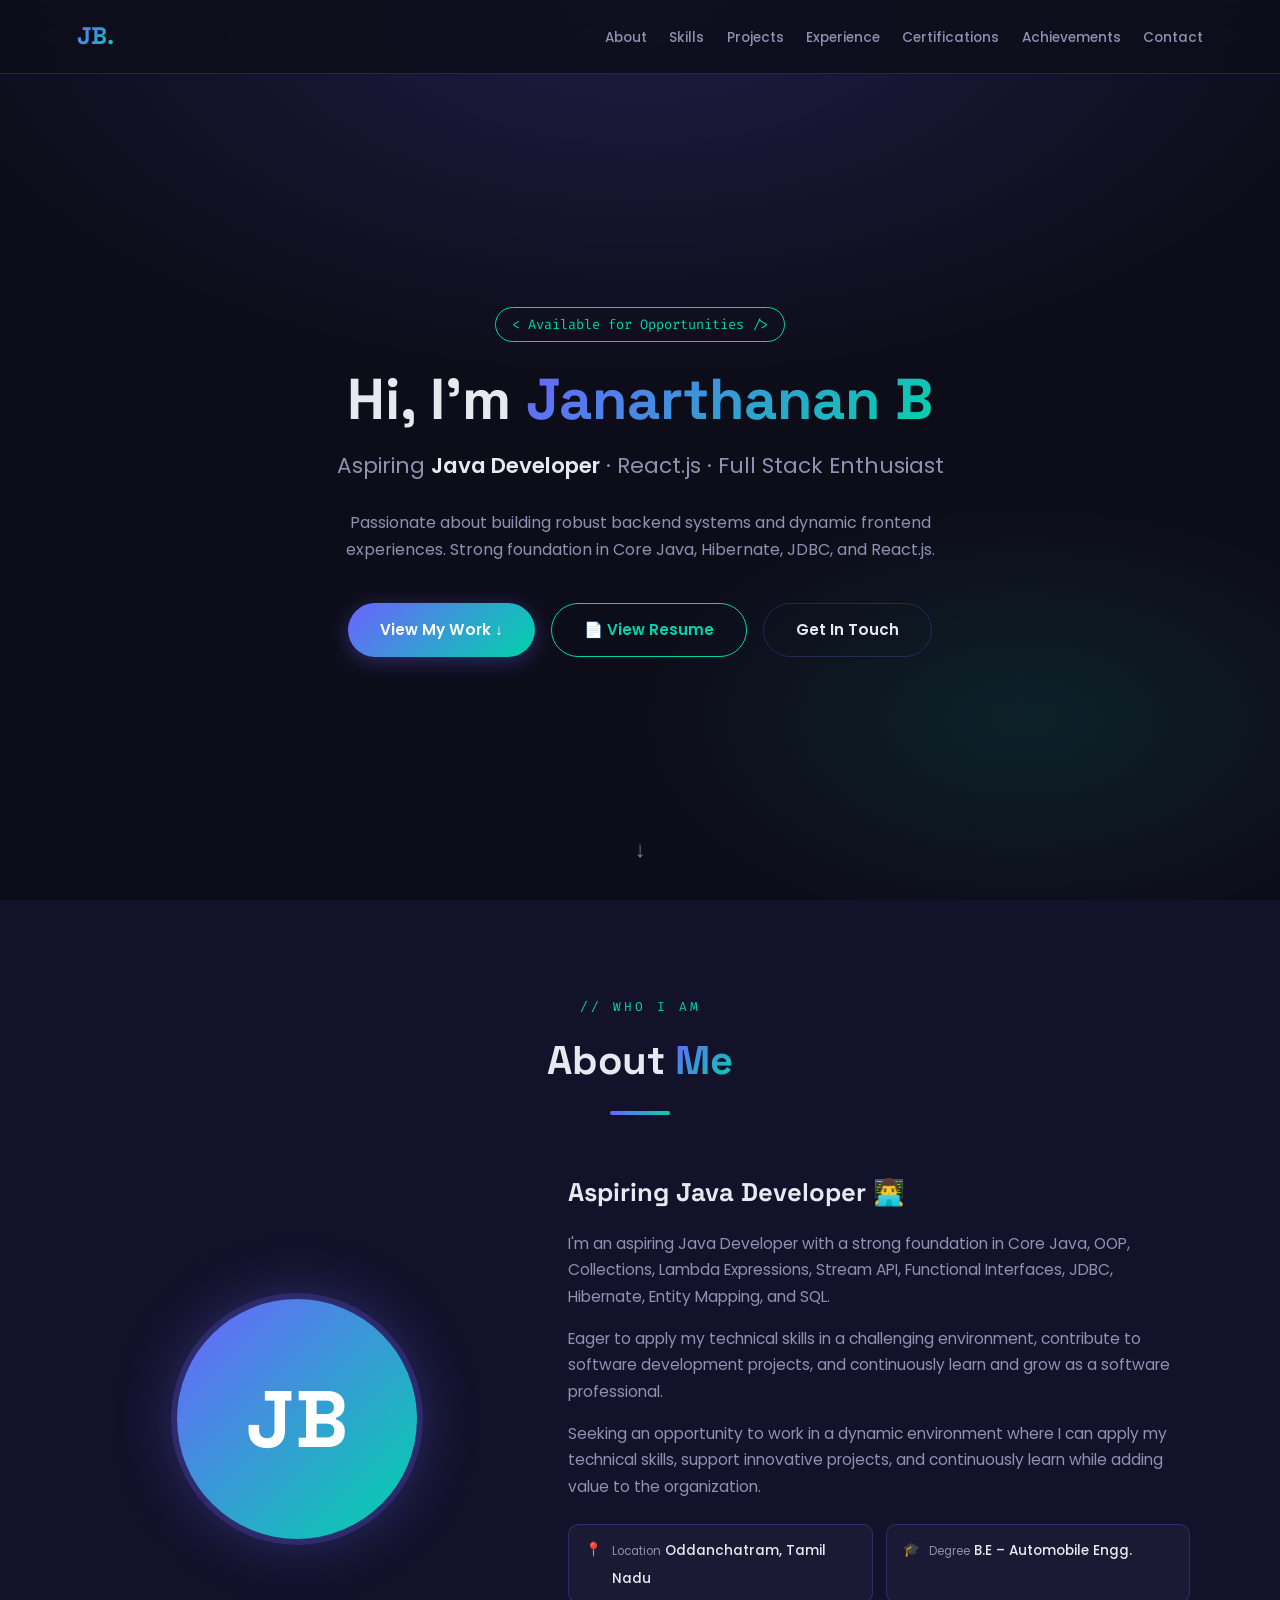
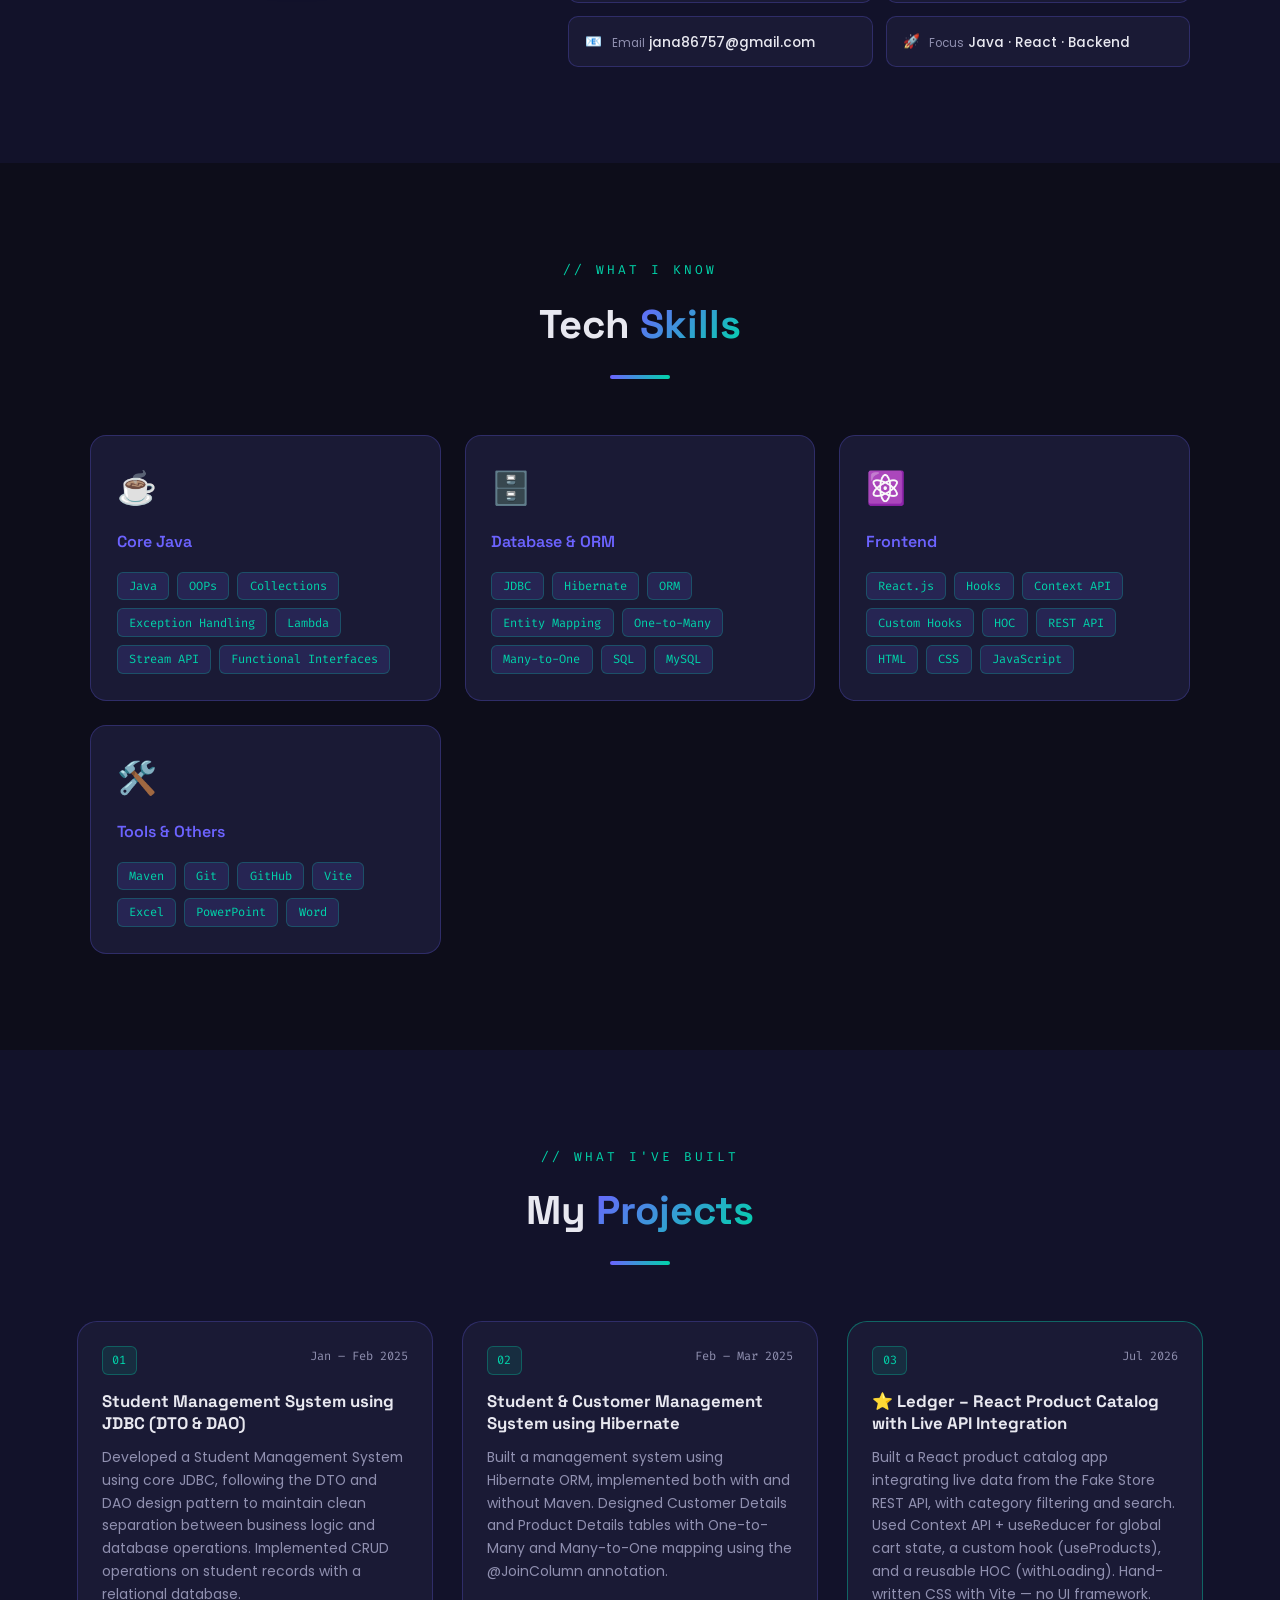
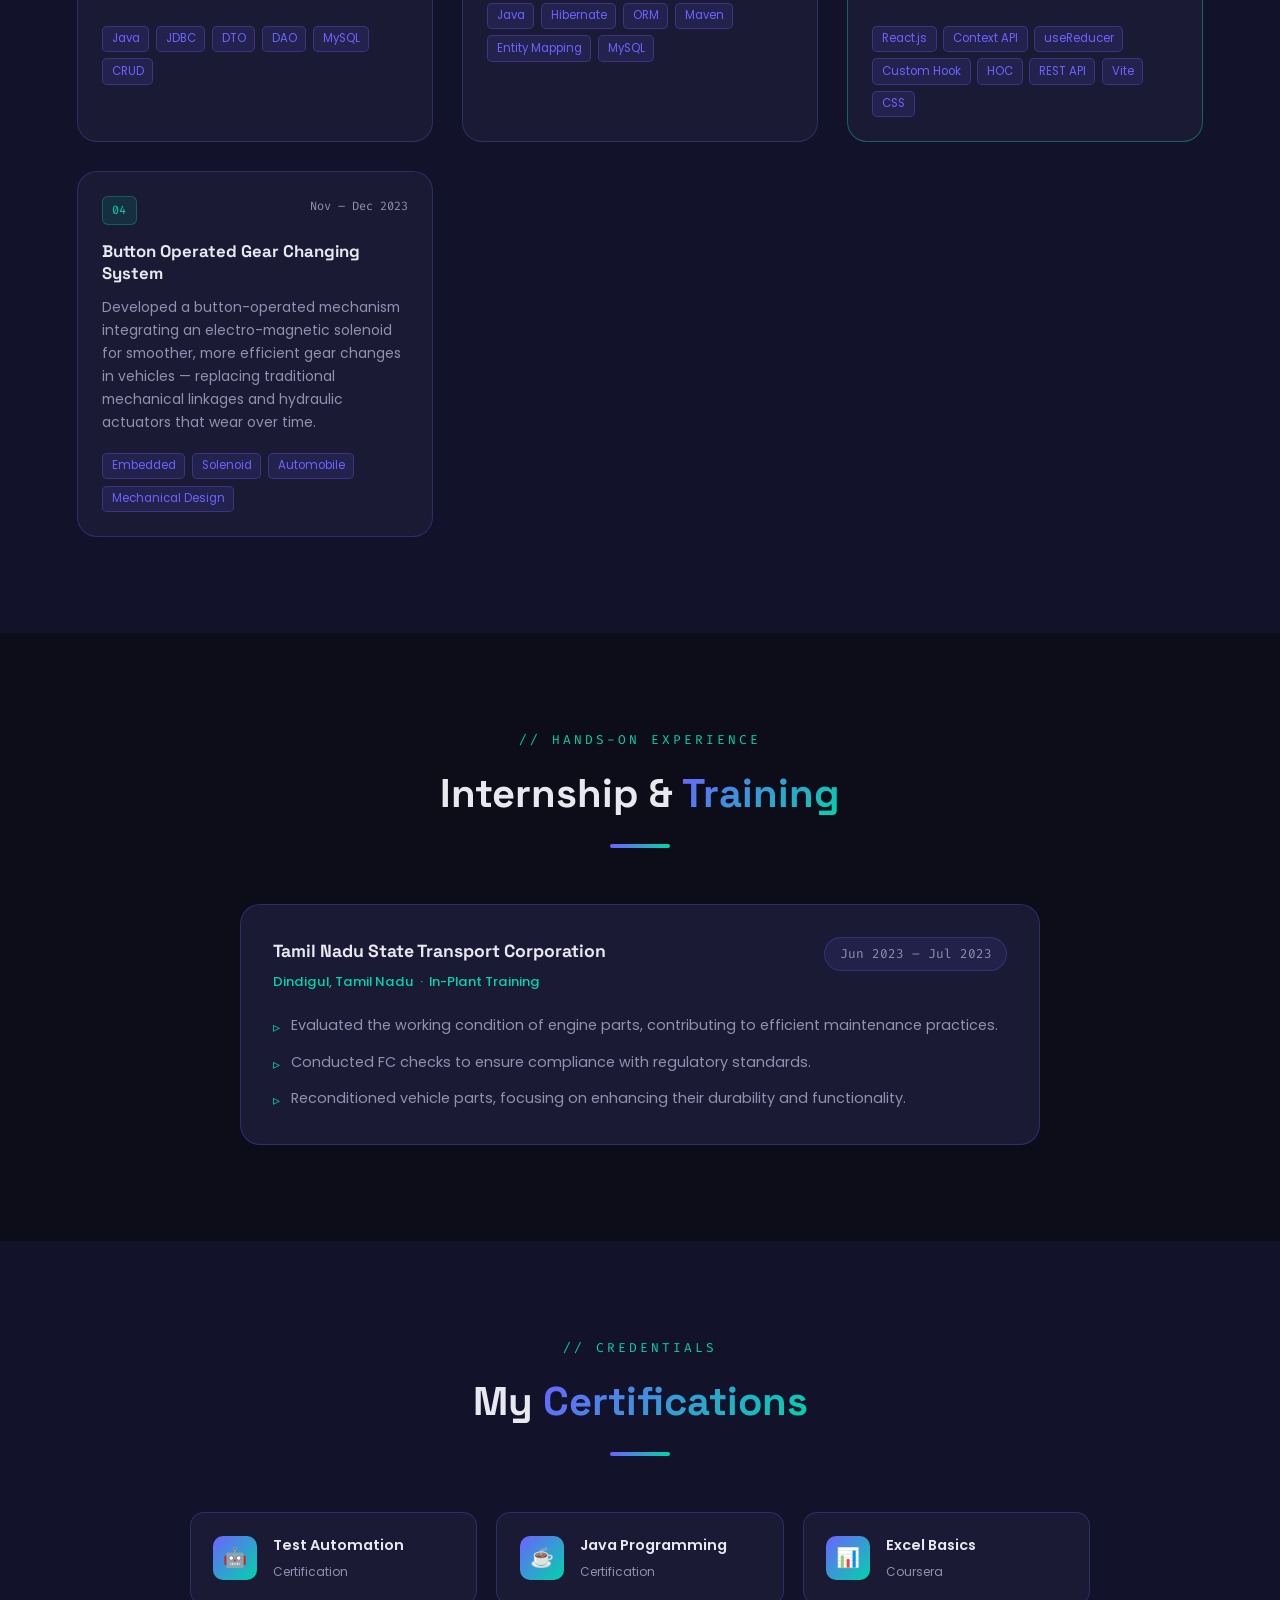
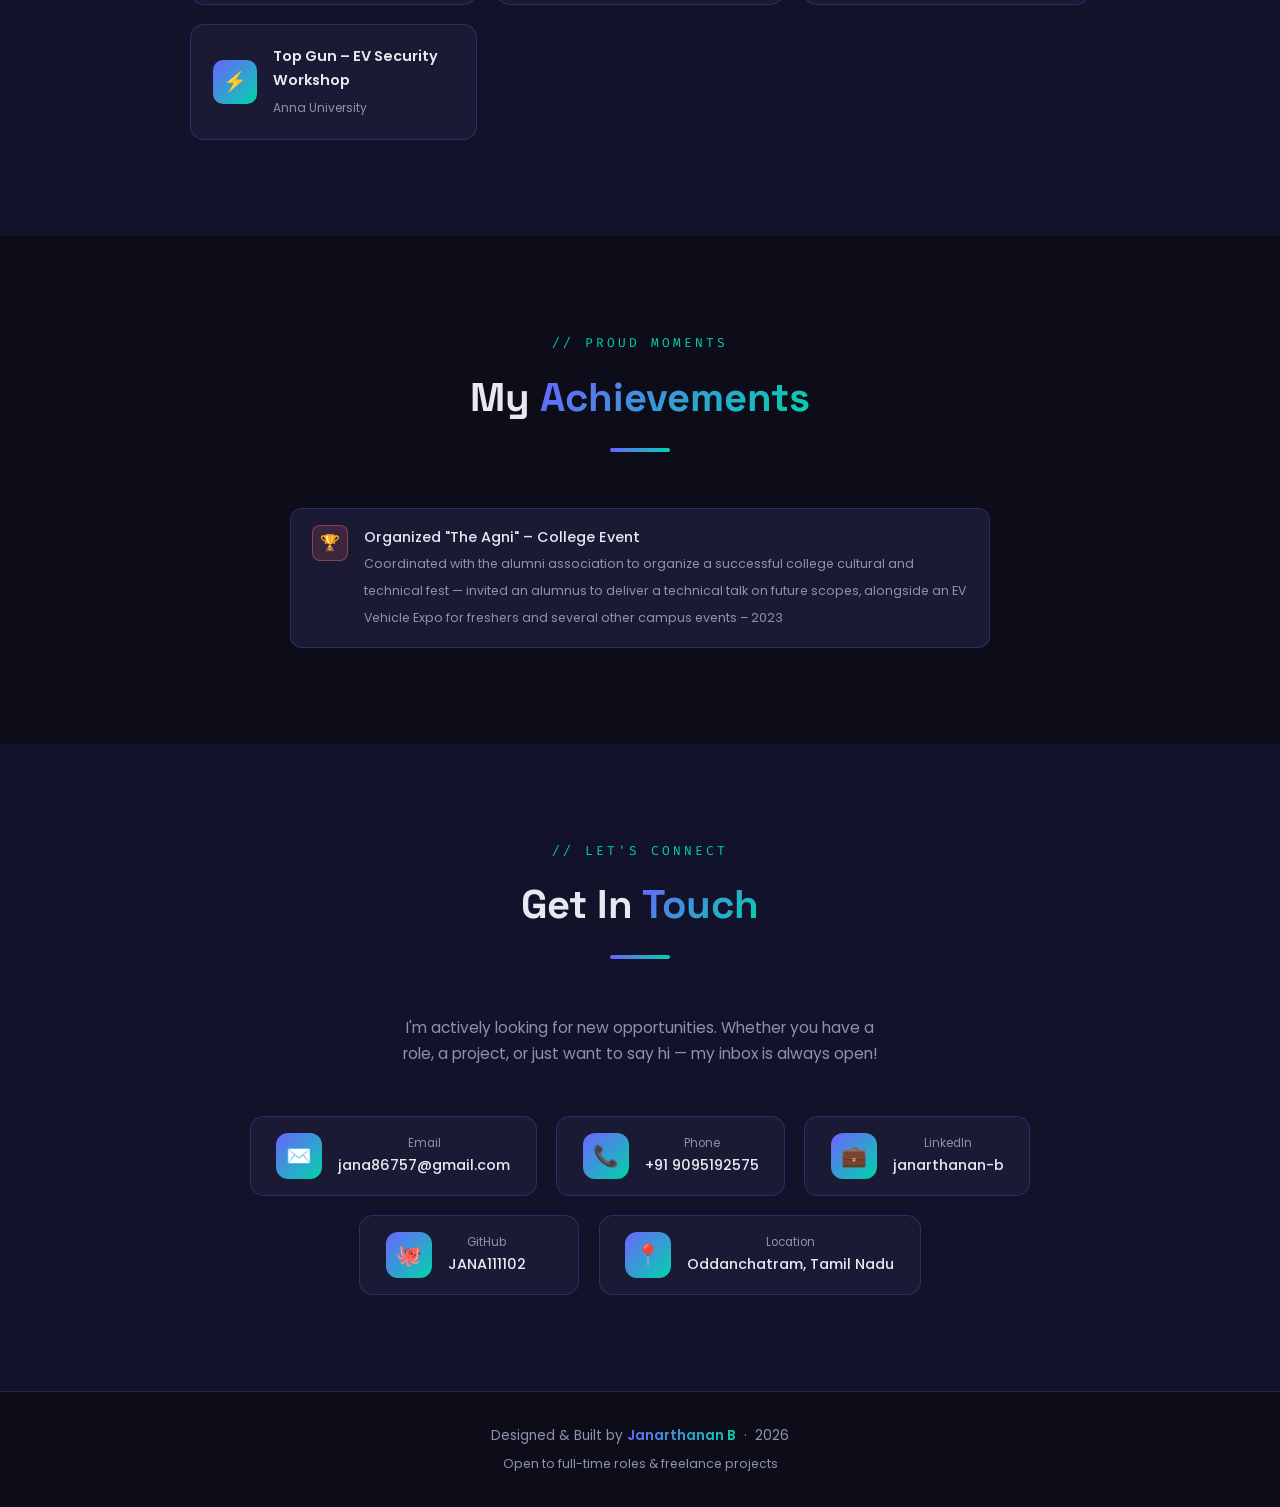
==== commit 5d17f09f: "Update achievement description" ====
--- a/app.html
+++ b/app.html
@@ -975,7 +975,7 @@
       <div class="achieve-badge">🏆</div>
       <div>
         <p>Organized "The Agni" – College Event</p>
-        <small>Co-ordinated with our alumni through our association for a successful college cultural &amp; conducted technical event like future exposure and conducted EV Vehicle EXPO for Freshers and Conducted Various Events – 2023</small>
+        <small>Coordinated with the alumni association to organize a successful college cultural and technical fest — invited an alumnus to deliver a technical talk on future scopes, alongside an EV Vehicle Expo for freshers and several other campus events – 2023</small>
       </div>
     </div>
   </div>
